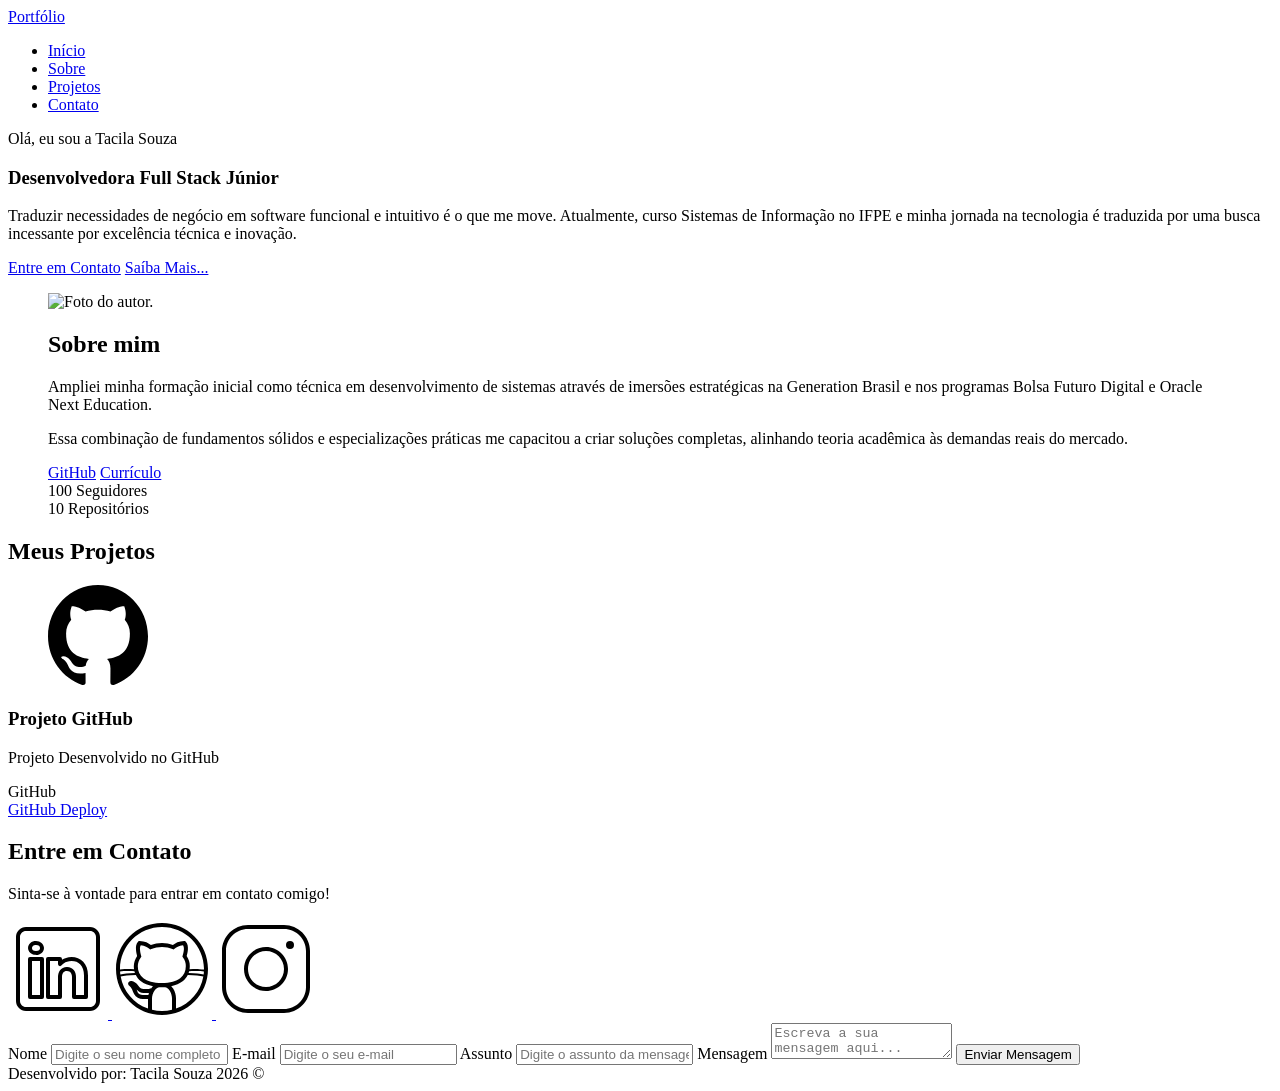
==== index.html @ 94e071d7 "primeiro commit" ====
<!DOCTYPE html>
<html lang="pt-br">
<head>
    
    <meta charset="UTF-8">
	
    <meta name="viewport" content="width=device-width, initial-scale=1.0">
	
    <meta name="author" content="Tacila Souza">
    <meta 
        name="description"
        content="Portfólio da Generation Brasil, 
                desenvolvedor Full Stack especializado em criar experiências 
                digitais incríveis. Conheça meus projetos e entre em contato."
    >
    <meta name="robots" content="index, follow">

    <link rel="icon" type="image/svg+xml" href="./assets/img/favicon.svg">

    <title>Portfólio Generation Brasil</title>
</head>
<body>

  <header>
    <div class="menu-content">
      <a href="index.html" id="titulo">Portfólio</a>
        <nav>
          <ul class="menu-list">
            <li><a href="#hero">Início</a></li>
              <li><a href="#about">Sobre</a></li>
              <li><a href="#projects">Projetos</a></li>
              <li><a href="#contact">Contato</a></li>
            </ul>
          </nav>
    </div>
  </header>

  <main>
    <section id="hero" class="section-container hero-container">

      <article class="hero-content">
        <span> Olá, eu sou a Tacila Souza</span>
        <h1>Desenvolvedora Full Stack  Júnior</h1>
        <p>Traduzir necessidades de negócio em software funcional e intuitivo é o que me move. 
          Atualmente, curso Sistemas de Informação no IFPE e minha jornada na tecnologia é traduzida por uma busca incessante por excelência técnica e inovação.
        </p>

          <div class="buttons-container">
            <a href="https://wa.me/5511999999999" class="botão">Entre em Contato</a>
            <a href="#about" class="botão-outline">Saíba Mais...</a>
          </div>
      </article> 

      <!--IMAGEM-->
      <figure class="hero-image">
        <img src="https://github.com/Tacila-Souza.png"
        alt="Foto do autor."
        class="float-animation">
      </figure>

    </section>
        
  <section id="about" class="section-container about-container">

    <figure class="about-content">
      <h2>Sobre mim</h2>
      <p>
        Ampliei minha formação inicial como técnica em desenvolvimento de sistemas através de imersões estratégicas 
        na Generation Brasil e nos programas Bolsa Futuro Digital e Oracle Next Education.
      </p>
      <p>
        Essa combinação de fundamentos sólidos e especializações práticas me capacitou a criar soluções completas, 
        alinhando teoria acadêmica às demandas reais do mercado.
      </p>

    <div class="about-buttons-data">
      <div class="buttons-container">
        <a href="https://github.com/Tacila-Souza" target="_blank" class="botão">GitHub</a>
        <a href="https://github.com/Tacila-Souza" target="_blank" class="botão-outline">Currículo</a>
      </div>

      <div class="data-container">
          <div class="data-item">
              <span class="data-number">100</span>
              <span class="data-label">Seguidores</span>
          </div>
          <div class="data-item">
              <span class="data-number">10</span>
              <span class="data-label">Repositórios</span>
          </div>
      </div>

    </div>

    </p>
    </figure>

  </section>
        
  <!--Seção Projeto do autor -->
  <section id="projects" class="section-container projects-container">
    <h2>Meus Projetos</h2>

    <!-- Swiper Container -->
    <div class="swiper projects-swiper">
    <div class="swiper-wrapper">
    <div class="swiper-slide"

      <article class="project-cars">
        <figure class="project-image">
          <img src="./assets/icons/languages/github.svg" style="width: 100px;"
          alt="Ícone GitHub">
        </figure>

        <div class="project-content">

          <h3>Projeto GitHub</h3>
          <p>Projeto Desenvolvido no GitHub</p>

          <div class="project-tags">
            <span class="tag">GitHub</span>
          </div>

          <div class="project-buttons">
            <a href="https://github.com/Tacila-Souza" target="_blank" class="botao botao-sm">
              GitHub
            </a>
            <a href="https://github.com/Tacila-Souza" target="_blank" class="botao-outline botao-sm">
              Deploy
            </a>
          </div>

        </div>

      </article>

    </div>
    </div>
    </div>

  <!-- Botão de navegação -->
    <div class="swiper-button-next"></div>
    <div class="swiper-button-prev"></div>

  <!-- Paginação -->
    <div class="swiper-pagination"></div>

  </section>

  <!-- Seção Formulário de Contato e Redes Sociais -->
  <section id="contact" class="section-container contact-container">

  <!-- REDES SOCIAIS -->
  <article class="contact-info">
    <h2>Entre em Contato</h2>
    <p>Sinta-se à vontade para entrar em contato comigo!</p>

    <div class="social-container">
      <a href="#" target="_blank" class="social-icon" aria-label="LinkedIn">
        <img src="./assets/icons/social/linkedin.svg" alt="https://www.linkedin.com/in/tacila-souza/">
      </a>
      <a href="#" target="_blank" class="social-icon" aria-label="GitHub">
        <img src="./assets/icons/social/github.svg" alt="https://github.com/Tacila-Souza">
      </a>
      <a href="#" target="_blank" class="social-icon" aria-label="Instagram">
        <img src="./assets/icons/social/instagram.svg" alt="https://www.linkedin.com/in/tacila-souza/">
      </a>
    </div>
  </article>

  <!-- FORMULÁRIO -->
  <form id="formulario">

    <label for="nome">Nome</label>
    <input id="nome" name="nome" type="text" placeholder="Digite o seu nome completo">
    <span id="erro-nome"></span>

    <label for="email">E-mail</label>
    <input id="email" name="email" type="text" placeholder="Digite o seu e-mail">
    <span id="erro-email"></span>

    <label for="assunto">Assunto</label>
    <input id="assunto" name="assunto" type="text" placeholder="Digite o assunto da mensagem">
    <span id="erro-assunto"></span>

    <label for="mensagem">Mensagem</label>
    <textarea id="mensagem" name="mensagem" placeholder="Escreva a sua mensagem aqui..."></textarea>
    <span id="erro-mensagem"></span>

    <button class="botao" type="button" onclick="window.location.href='success.html'">
    Enviar Mensagem
    </button>
  </form>

  </section>
    
<!-- Rodapé da Página (footer)-->
  <footer>
    Desenvolvido por: Tacila Souza 2026 ©
  </footer>

</main>

</body>

</html>
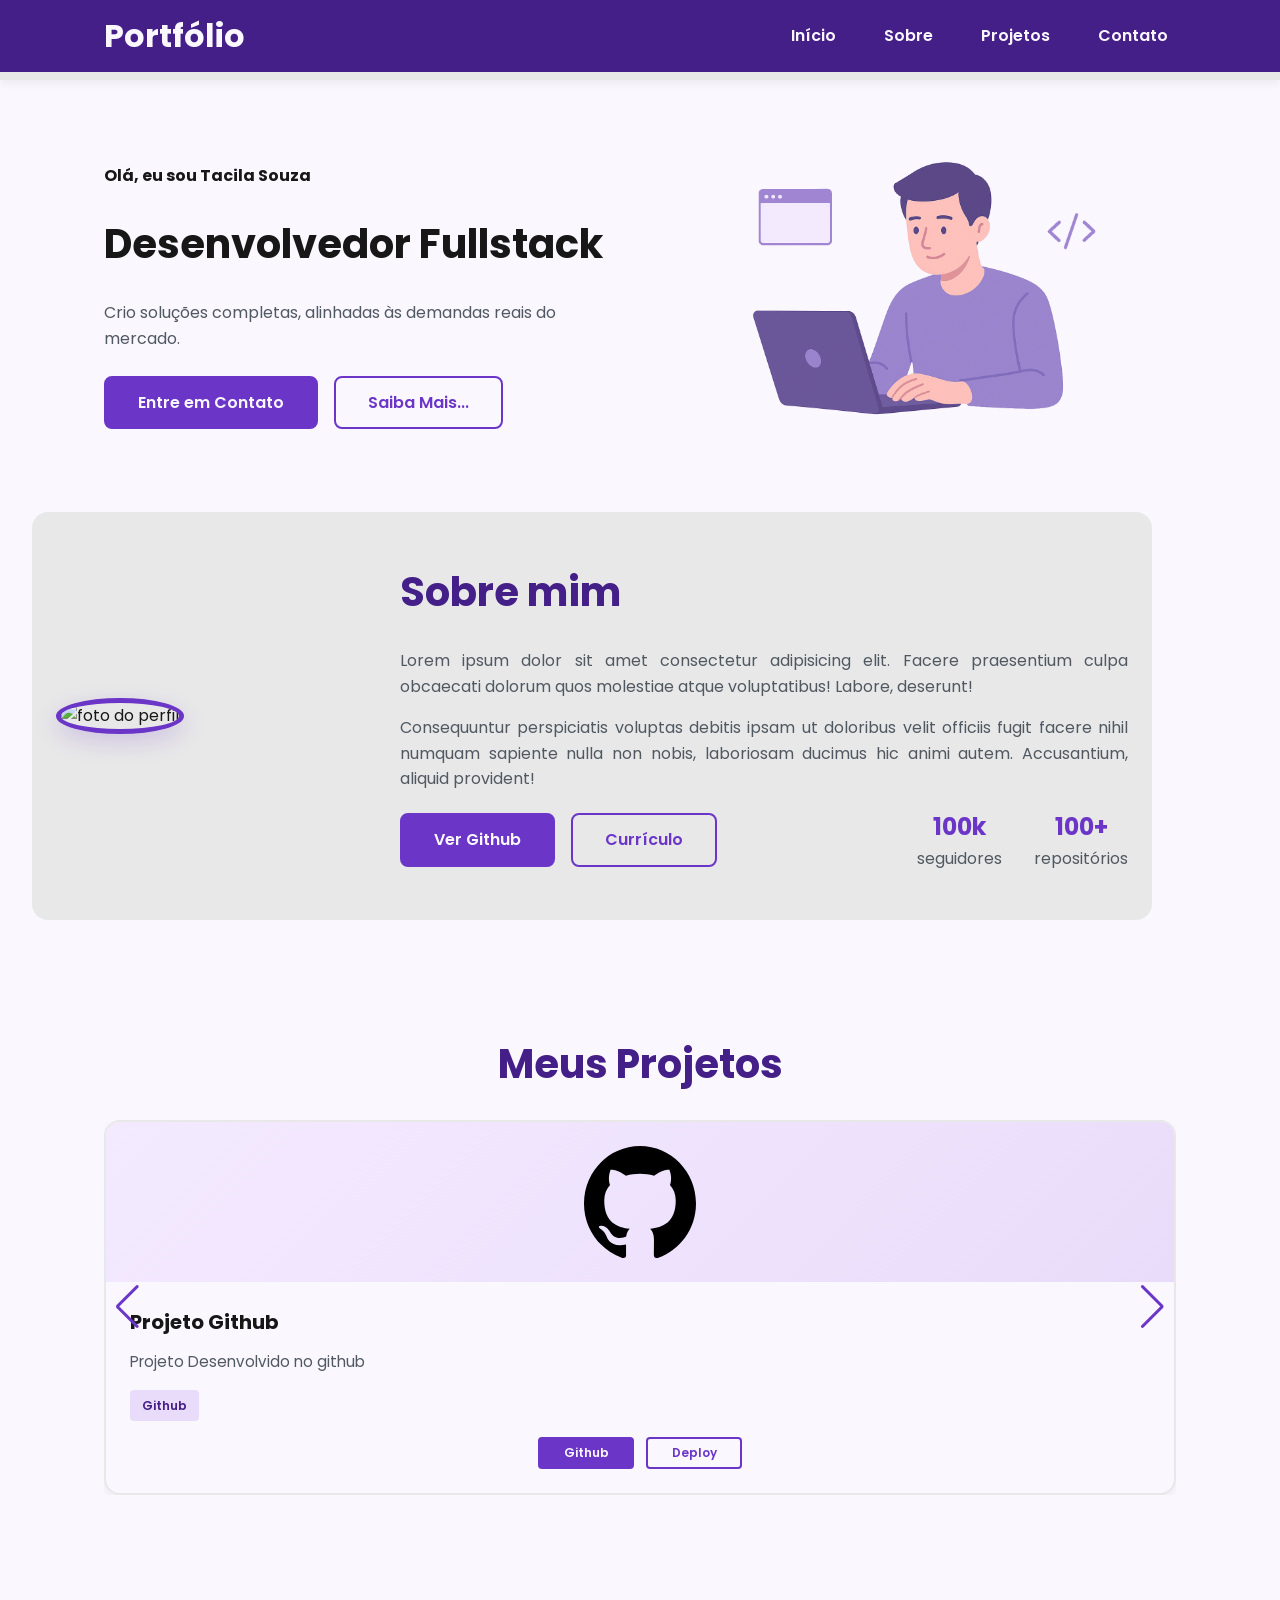
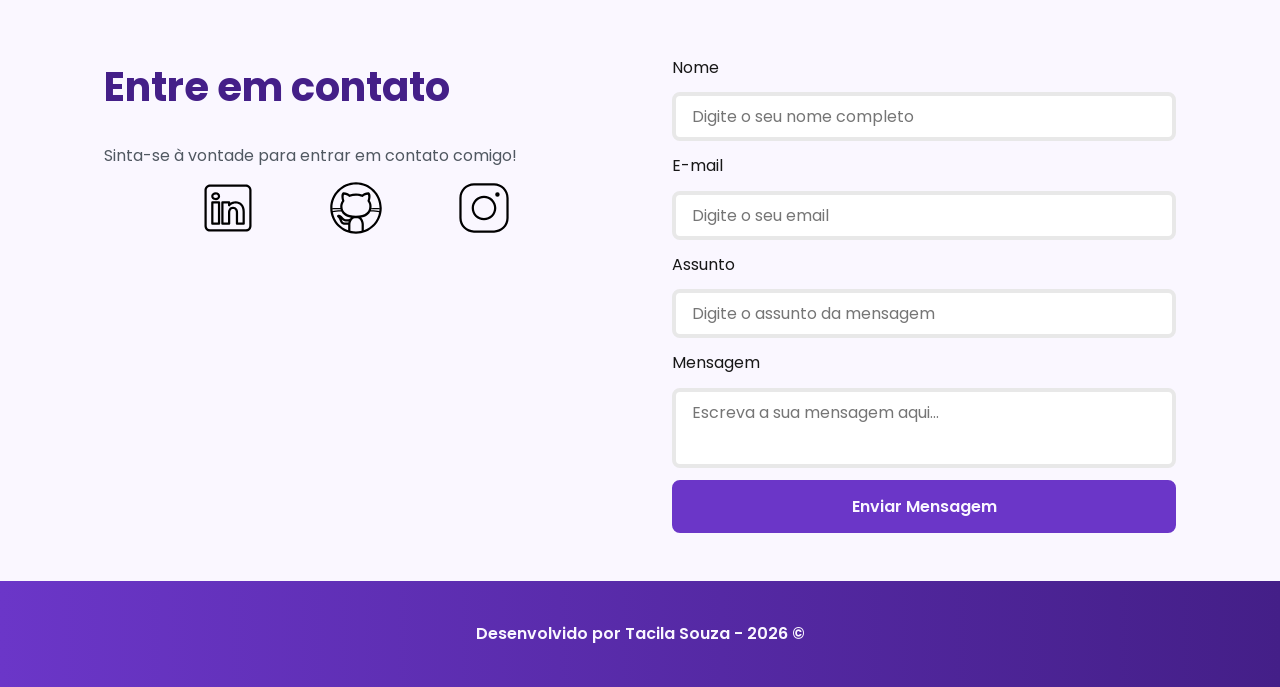
==== commit 8fa00d28: "responsividade concluida" ====
--- a/index.html
+++ b/index.html
@@ -1,23 +1,26 @@
 <!DOCTYPE html>
 <html lang="pt-br">
 <head>
-    
+    <link rel="preconnect" href="https://fonts.googleapis.com">
+    <link rel="preconnect" href="https://fonts.gstatic.com" crossorigin>
+    <link href="https://fonts.googleapis.com/css2?family=Poppins&display=swap" rel="stylesheet">
     <meta charset="UTF-8">
-	
     <meta name="viewport" content="width=device-width, initial-scale=1.0">
-	
     <meta name="author" content="Tacila Souza">
     <meta 
         name="description"
         content="Portfólio da Generation Brasil, 
-                desenvolvedor Full Stack especializado em criar experiências 
-                digitais incríveis. Conheça meus projetos e entre em contato."
+        desenvolvedor Full Stack especializado em criar experiências 
+        digitais incríveis. Conheça meus projetos e entre em contato."
     >
     <meta name="robots" content="index, follow">
-
     <link rel="icon" type="image/svg+xml" href="./assets/img/favicon.svg">
-
-    <title>Portfólio Generation Brasil</title>
+    <link rel="stylesheet" href="./assets/css/style.css">
+
+    <!-- SWIPER CSS -->
+<link rel="stylesheet" href="https://cdn.jsdelivr.net/npm/swiper@11/swiper-bundle.min.css"> 
+
+    <title>Portfólio Tacila Souza</title>
 </head>
 <body>
 
@@ -35,171 +38,188 @@
     </div>
   </header>
 
-  <main>
-    <section id="hero" class="section-container hero-container">
-
-      <article class="hero-content">
-        <span> Olá, eu sou a Tacila Souza</span>
-        <h1>Desenvolvedora Full Stack  Júnior</h1>
-        <p>Traduzir necessidades de negócio em software funcional e intuitivo é o que me move. 
-          Atualmente, curso Sistemas de Informação no IFPE e minha jornada na tecnologia é traduzida por uma busca incessante por excelência técnica e inovação.
-        </p>
-
+<main>
+      <section id="hero" class="section-container hero-container">
+        <article class="hero-content">
+          <span>Olá, eu sou Tacila Souza</span>
+          <h1>Desenvolvedor Fullstack</h1>
+          <p>
+            Crio soluções completas, 
+            alinhadas às demandas reais do mercado.
+          </p>
           <div class="buttons-container">
-            <a href="https://wa.me/5511999999999" class="botão">Entre em Contato</a>
-            <a href="#about" class="botão-outline">Saíba Mais...</a>
-          </div>
-      </article> 
-
-      <!--IMAGEM-->
-      <figure class="hero-image">
-        <img src="https://github.com/Tacila-Souza.png"
-        alt="Foto do autor."
-        class="float-animation">
-      </figure>
-
-    </section>
-        
-  <section id="about" class="section-container about-container">
-
-    <figure class="about-content">
-      <h2>Sobre mim</h2>
-      <p>
-        Ampliei minha formação inicial como técnica em desenvolvimento de sistemas através de imersões estratégicas 
-        na Generation Brasil e nos programas Bolsa Futuro Digital e Oracle Next Education.
-      </p>
-      <p>
-        Essa combinação de fundamentos sólidos e especializações práticas me capacitou a criar soluções completas, 
-        alinhando teoria acadêmica às demandas reais do mercado.
-      </p>
-
-    <div class="about-buttons-data">
-      <div class="buttons-container">
-        <a href="https://github.com/Tacila-Souza" target="_blank" class="botão">GitHub</a>
-        <a href="https://github.com/Tacila-Souza" target="_blank" class="botão-outline">Currículo</a>
-      </div>
-
-      <div class="data-container">
-          <div class="data-item">
-              <span class="data-number">100</span>
-              <span class="data-label">Seguidores</span>
-          </div>
-          <div class="data-item">
-              <span class="data-number">10</span>
-              <span class="data-label">Repositórios</span>
-          </div>
-      </div>
-
-    </div>
-
-    </p>
-    </figure>
-
-  </section>
-        
-  <!--Seção Projeto do autor -->
-  <section id="projects" class="section-container projects-container">
-    <h2>Meus Projetos</h2>
-
-    <!-- Swiper Container -->
-    <div class="swiper projects-swiper">
-    <div class="swiper-wrapper">
-    <div class="swiper-slide"
-
-      <article class="project-cars">
-        <figure class="project-image">
-          <img src="./assets/icons/languages/github.svg" style="width: 100px;"
-          alt="Ícone GitHub">
+            <a href="#contact" class="botao">Entre em Contato</a>
+            <a href="#about" class="botao-outline">Saiba Mais...</a>
+          </div>
+        </article>
+
+        <figure class="hero-image">
+          <img
+            src="./assets/img/foto_dev_man.svg"
+            alt="Foto do autor"
+            class="float-animation"
+          />
         </figure>
-
-        <div class="project-content">
-
-          <h3>Projeto GitHub</h3>
-          <p>Projeto Desenvolvido no GitHub</p>
-
-          <div class="project-tags">
-            <span class="tag">GitHub</span>
-          </div>
-
-          <div class="project-buttons">
-            <a href="https://github.com/Tacila-Souza" target="_blank" class="botao botao-sm">
-              GitHub
+      </section>
+
+      <section id="about" class="section-container about-container">
+        <figure class="about-image">
+          <img src="./assets/img/avatar_dev_man.svg" alt="foto do perfil" />
+        </figure>
+
+        <article class="about-content">
+          <h2>Sobre mim</h2>
+
+          <p>
+            Lorem ipsum dolor sit amet consectetur adipisicing elit. Facere
+            praesentium culpa obcaecati dolorum quos molestiae atque
+            voluptatibus! Labore, deserunt!
+          </p>
+          <p>
+            Consequuntur perspiciatis voluptas debitis ipsam ut
+            doloribus velit officiis fugit facere nihil numquam sapiente nulla
+            non nobis, laboriosam ducimus hic animi autem. Accusantium, aliquid
+            provident!
+          </p>
+
+          <div class="about-buttons-data">
+            <div class="buttons-container">
+              <a href="#" target="_blank" class="botao">Ver Github</a>
+              <a href="#" target="_blank" class="botao-outline">Currículo</a>
+            </div>
+
+            <div class="data-container">
+              <div class="data-item">
+                <span class="data-number">100k</span>
+                <span class="data-label">seguidores</span>
+              </div>
+
+              <div class="data-item">
+                <span class="data-number">100+</span>
+                <span class="data-label">repositórios</span>
+              </div>
+            </div>
+          </div>
+        </article>
+      </section>
+
+      <section id="projects" class="section-container projects-container">
+        <h2>Meus Projetos</h2>
+        <div class="swiper projects-swiper">
+          <div class="swiper-wrapper">
+            <div class="swiper-slide">
+              <article class="project-card">
+                <figure class="project-image">
+                  <img
+                    src="./assets/icons/languages/github.svg"
+                    alt="icone github"
+                  />
+                </figure>
+                <div class="project-content">
+                  <h3>Projeto Github</h3>
+                  <p>Projeto Desenvolvido no github</p>
+                  <div class="project-tags">
+                    <span class="tag">Github</span>
+                  </div>
+                  <div class="project-buttons">
+                    <a href="#" target="_blank" class="botao botao-sm"
+                      >Github</a
+                    >
+                    <a href="#" target="_blank" class="botao-outline botao-sm"
+                      >Deploy</a
+                    >
+                  </div>
+                </div>
+              </article>
+            </div>
+          </div>
+          <div class="swiper-button-next"></div>
+          <div class="swiper-button-prev"></div>
+          <div class="swiper-pagination"></div>
+        </div>
+      </section>
+
+      <section id="contact" class="section-container contact-container">
+        <article class="contact-info">
+          <h2>Entre em contato</h2>
+          <p>Sinta-se à vontade para entrar em contato comigo!</p>
+
+          <div class="social-container">
+            <a
+              href="#"
+              target="_blank"
+              class="social-icon"
+              aria-label="Linkedin"
+            >
+              <img
+                src="./assets/icons/social/linkedin.svg"
+                alt="link para linkedin"
+              />
             </a>
-            <a href="https://github.com/Tacila-Souza" target="_blank" class="botao-outline botao-sm">
-              Deploy
+            <a href="#" target="_blank" class="social-icon" aria-label="Github">
+              <img
+                src="./assets/icons/social/github.svg"
+                alt="link para github"
+              />
             </a>
-          </div>
-
-        </div>
-
-      </article>
-
-    </div>
-    </div>
-    </div>
-
-  <!-- Botão de navegação -->
-    <div class="swiper-button-next"></div>
-    <div class="swiper-button-prev"></div>
-
-  <!-- Paginação -->
-    <div class="swiper-pagination"></div>
-
-  </section>
-
-  <!-- Seção Formulário de Contato e Redes Sociais -->
-  <section id="contact" class="section-container contact-container">
-
-  <!-- REDES SOCIAIS -->
-  <article class="contact-info">
-    <h2>Entre em Contato</h2>
-    <p>Sinta-se à vontade para entrar em contato comigo!</p>
-
-    <div class="social-container">
-      <a href="#" target="_blank" class="social-icon" aria-label="LinkedIn">
-        <img src="./assets/icons/social/linkedin.svg" alt="https://www.linkedin.com/in/tacila-souza/">
-      </a>
-      <a href="#" target="_blank" class="social-icon" aria-label="GitHub">
-        <img src="./assets/icons/social/github.svg" alt="https://github.com/Tacila-Souza">
-      </a>
-      <a href="#" target="_blank" class="social-icon" aria-label="Instagram">
-        <img src="./assets/icons/social/instagram.svg" alt="https://www.linkedin.com/in/tacila-souza/">
-      </a>
-    </div>
-  </article>
-
-  <!-- FORMULÁRIO -->
-  <form id="formulario">
-
-    <label for="nome">Nome</label>
-    <input id="nome" name="nome" type="text" placeholder="Digite o seu nome completo">
-    <span id="erro-nome"></span>
-
-    <label for="email">E-mail</label>
-    <input id="email" name="email" type="text" placeholder="Digite o seu e-mail">
-    <span id="erro-email"></span>
-
-    <label for="assunto">Assunto</label>
-    <input id="assunto" name="assunto" type="text" placeholder="Digite o assunto da mensagem">
-    <span id="erro-assunto"></span>
-
-    <label for="mensagem">Mensagem</label>
-    <textarea id="mensagem" name="mensagem" placeholder="Escreva a sua mensagem aqui..."></textarea>
-    <span id="erro-mensagem"></span>
-
-    <button class="botao" type="button" onclick="window.location.href='success.html'">
-    Enviar Mensagem
-    </button>
-  </form>
-
-  </section>
-    
-<!-- Rodapé da Página (footer)-->
-  <footer>
-    Desenvolvido por: Tacila Souza 2026 ©
-  </footer>
-
-</main>
+            <a
+              href="#"
+              target="_blank"
+              class="social-icon"
+              aria-label="Instagram"
+            >
+              <img
+                src="./assets/icons/social/instagram.svg"
+                alt="link para instagram"
+              />
+            </a>
+          </div>
+        </article>
+
+        <form action="" id="formulario">
+          <label for="name">Nome</label>
+          <input
+            type="text"
+            name="name"
+            id="name"
+            placeholder="Digite o seu nome completo"
+          />
+          <span id="erro-name"></span>
+          <label for="email">E-mail</label>
+          <input
+            type="email"
+            name="email"
+            id="email"
+            placeholder="Digite o seu email"
+          />
+          <span id="erro-email"></span>
+          <label for="subject">Assunto</label>
+          <input
+            type="text"
+            name="subject"
+            id="subject"
+            placeholder="Digite o assunto da mensagem"
+          />
+          <span id="erro-subject"></span>
+          <label for="message">Mensagem</label>
+          <textarea
+            name="message"
+            id="message"
+            placeholder="Escreva a sua mensagem aqui..."
+          ></textarea>
+          <!-- <button class="botao" type="submit">Enviar Mensagem</button> -->
+
+          <button class="botao" type="button" onclick="window.location.href='success.html'">
+            Enviar Mensagem
+          </button>
+
+        </form>
+      </section>
+    </main>
+
+    <footer>
+    Desenvolvido por Tacila Souza - 2026 ©
+    </footer>
 
 </body>
 
--- a/assets/css/style.css
+++ b/assets/css/style.css
@@ -0,0 +1,1036 @@
+*{
+  margin: 0;
+  padding: 0;
+  box-sizing: border-box;
+  font-family: 'Poppins', sans-serif;
+  font-weight: 400;
+  text-decoration:none;
+  outline: none;
+}
+
+:root {
+/* Paleta de Cores - Purple */
+--purple-50: #f4eaff;
+--purple-100: #e9dcfa;
+--purple-200: #cdb3f0;
+--purple-300: #b186e5;
+--purple-400: #9460db;
+--purple-500: #6b36c8;
+--purple-600: #5b2ca0;
+--purple-700: #4c2177;
+--purple-800: #441f88;
+--purple-900: #2a0e4d;
+
+/* Cores Neutras */
+--gray-200: #e8e8e8;
+--gray-400: #505861;
+--black: #171717;
+--white: #FAF7FF;
+
+/* Cores de Estado */
+--error: #e63946;
+
+/* Sombras */
+--shadow-sm: 0 0.25rem 0.5rem rgba(0, 0, 0, 0.05);
+--shadow-md: 0 0.25rem 0.75rem rgba(107, 54, 200, 0.3);
+--shadow-1g: 0 0.5rem 1.5rem rgba(107, 54, 200, 0.2);
+
+/* Espaçamentos */
+--spacing-xs: 0.5rem;
+--spacing-sm: 1rem;
+--spacing-md: 1.5rem;
+--spacing-1g: 2rem;
+--spacing-x1: 3rem;
+--spacing-2x1: 4rem;
+
+/* Tamanhos de Fonte */
+--text-sm: 0.75rem;
+--text-base: 1rem;
+--text-1g: 1.25rem;
+--text-xl: 1.5rem;
+--text-2x1: 2rem;
+--text-3x1: 2.5rem;
+
+/* Border Radius */
+--radius-sm: 0.25rem;
+--radius-md: 0.5rem;
+--radius-1g: 1rem;
+--radius-x1: 2rem;
+--radius-full: 50%;
+
+/* Animação Padrão */
+--transition-default: all 0.3s ease;
+}
+
+html {
+scroll-behavior: smooth;
+}
+
+body {
+display: flex;
+flex-direction: column;
+min-height: 100vh;
+background-color: var( --white);
+line-height: 1.6;
+color: var( --black);
+}
+
+header {
+position: sticky;
+top: 0;
+z-index: 1000;
+width: 100%;
+height: 5rem;
+border-bottom: var( --spacing-xs) solid var( --gray-200);
+background-color: var( --purple-800);
+box-shadow: var( --shadow-sm);
+}
+
+header a {
+font-weight: 600;
+color: var( --white);
+transition: color 0.3s ease;
+}
+
+header a:hover {
+color: var( --purple-100);
+}
+
+main {
+flex: 1;
+}
+
+.section-container {
+  max-width: 70rem;
+  margin: 0 auto;
+  padding: var( --spacing-x1) var( --spacing-md);
+  scroll-margin-top: 6rem;
+} 
+
+.buttons-container {
+  display: flex;
+  gap: var( --spacing-sm);
+} 
+
+.botao, 
+.botao-outline {
+  display: inline-block;
+  padding: 0.75rem 2rem;
+  border: 0.15rem solid transparent;
+  border-radius: var( --radius-md);
+  font-size: var( --text-base);
+  font-weight: 600;
+  text-align: center;
+  cursor: pointer;
+  transition: var( --transition-default);
+} 
+
+.botao {
+  border-color: var( --purple-500);
+  background-color: var( --purple-500);
+  color: var( --white);
+  
+} 
+
+.botao:hover {
+  border-color: var( --purple-800);
+  background-color: var( --purple-800);
+  box-shadow: var( --shadow-md);
+  transform: translateY(-0.25rem);
+} 
+
+.botao-outline {
+border-color: var( --purple-500);
+background-color: transparent;
+color: var( --purple-500);
+}
+
+.botao-outline:hover {
+border-color: var( --purple-500);
+background-color: var( --purple-500);
+color: var( --white);
+transform: translateY(-0.25rem);
+}
+
+.botao.botao-sm,
+.botao-outline.botao-sm {
+min-width: 6rem;
+padding: 0.25rem var( --spacing-sm);
+border-width: 0.125rem;
+border-radius: 0.25rem;
+font-size: var( --text-sm);
+}
+
+.hero-container{
+  display: flex;
+  align-items: center;
+  gap: var(--spacing-2x1);
+  min-height: calc(100vh -5rem);
+}
+
+.hero-content {
+  display: flex;
+  flex: 1;
+  flex-direction: column;
+  gap: var( --spacing-md);
+}
+
+.hero-content span {
+  font-size: var( --text-x1);
+  font-weight: 700;
+}
+
+.hero-content h1 {
+  font-size: var( --text-3x1);
+  font-weight: 700;
+}
+
+.hero-content p,
+.about-content p,
+.contact-info p {
+  font-size: var( --text-lg);
+  color: var( --gray-400);
+}
+
+.hero-image{
+  display: flex;
+  flex: 1;
+  justify-content: center;
+}
+
+.hero-image img{
+  width: 100%;
+  max-width: 100%;
+  border-radius: var(--radius-x1);
+}
+
+/* Animação flutuante */
+@keyframes float {
+  0%,
+  100% {
+  transform: translateY(0);
+  }
+  50% {
+  transform: translateY(-1.25rem);
+  }
+}
+
+.float-animation {
+  animation: float 3s ease-in-out infinite;
+}
+
+/* Seção About */
+
+.about-container {
+  display: flex;
+  align-items: center;
+  gap: var( --spacing-2x1);
+  margin: var( --spacing-2x1) auto;
+  margin: 0 2rem;
+  border-radius: var( --radius-1g);
+  background-color: var( --gray-200);
+}
+
+/* Imagem */
+
+.about-image {
+  flex: 0 0 17.5rem;
+}
+
+.about-image img {
+  width: 100%;
+  border: 0.35rem solid var( --purple-500);
+  border-radius: var( --radius-full);
+  box-shadow: var( --shadow-1g);
+}
+
+/* Texto */
+
+.about-content h2,
+.projects-container h2,
+.contact-info h2 {
+  margin-bottom: var( --spacing-md);
+  font-size: var( --text-3x1);
+  font-weight: 700;
+  color: var( --purple-800);
+}
+
+.about-content p {
+  margin-bottom: var( --spacing-sm);
+  text-align: justify;
+}
+
+.about-buttons-data {
+  display: flex;
+  justify-content: space-between;
+  align-items: center;
+  gap: var( --spacing-lg);
+  margin-top: var( --spacing-lg);
+}
+.about-buttons-data .botao {
+  margin-right: auto;
+}
+
+.data-container {
+  display: flex;
+  gap: var( --spacing-1g);
+  margin-top: 0;
+}
+
+.data-item {
+  display: flex;
+  flex-direction: column;
+  align-items: center;
+}
+
+.data-number {
+  font-size: var( --text-xl);
+  font-weight: 700;
+  text-align: center;
+  color: var( --purple-500);
+}
+
+.data-label {
+  font-size: var( --text-base);
+  text-align: center;
+  color: var( --gray-400);
+}
+
+/* Seção Projetos */
+
+.projects-container{
+  scroll-margin-top: 3rem;
+  margin: var(--spacing-2x1) auto;
+  text-align: center;
+}
+
+/* Carrossel */
+
+.projects-swiper{
+  position: relative;
+  width: 100%;
+  padding: var(--spacing-md) var(--spacing-1g) var(--spacing-x1);
+  overflow: hidden;
+}
+
+/* Card projeto */
+
+.project-card {
+display: flex;
+flex-direction: column;
+width: 100%;
+height: 100%;
+border: 0.15rem solid var( --gray-200);
+border-radius: var( --radius-1g);
+background-color: var( --white);
+box-shadow: var( --shadow-sm);
+overflow: hidden;
+transition: var( --transition-default);
+}
+
+.project-card:hover {
+box-shadow: var( --shadow-1g);
+}
+
+/* Card projeto - imagem do projeto */
+.project-image {
+display: flex;
+align-items: center;
+justify-content: center;
+width: 100%;
+height: 10rem;
+background: linear-gradient(135deg, var( --purple-50) 0%, var( --purple-100) 100%);
+}
+
+.project-image img {
+width: 75%;
+height: 75%;
+max-width: 7rem;
+max-height: 7rem;
+object-fit: contain;
+transition: transform 0.3s ease;
+}
+
+/* Card projeto - Dados do projeto */
+.project-content {
+display: flex;
+flex: 1;
+flex-direction: column;
+padding: var( --spacing-md);
+text-align: left;
+}
+
+.project-content h3 {
+margin-bottom: 0.75rem;
+font-size: var( --text-1g);
+font-weight: 700;
+}
+
+.project-content p {
+flex: 1;
+margin-bottom: var( --spacing-sm);
+font-size: 0.95rem;
+color: var( --gray-400);
+}
+
+/* Card projeto - Tags */
+
+.project-tags {
+display: flex;
+flex-wrap: wrap;
+gap: var( --spacing-xs);
+}
+
+.tag {
+padding: 0.375rem 0.75rem;
+border-radius: var( --radius-sm);
+background-color: var( --purple-100);
+font-size: var( --text-sm);
+font-weight: 600;
+color: var( --purple-800);
+}
+
+/* Card projeto - Botoes */
+
+.project-buttons {
+  display: flex;
+  justify-content: center;
+  align-items: center;
+  gap: 0.75rem;
+  margin-top: var( --spacing-sm);
+}
+
+/* Containers do Swiper */
+
+.swiper-wrapper{
+  align-items: stretch;
+}
+
+.swiper-slide {
+  display: flex;
+  height: auto;
+}
+
+/* Swiper Botoes */
+
+.swiper-button-next,
+.swiper-button-prev {
+   width: 3rem;
+  height: 3rem; 
+}
+
+.swiper-button-next:after,
+.swiper-button-prev:after {
+  font-size: var( --text-1g);
+  color: var( --purple-500);
+}
+.swiper-button-next:hover:after,
+.swiper-button-prev:hover:after {
+  color: var( --purple-800);
+}
+
+
+/* Swiper paginação */
+
+.swiper-pagination-bullet {
+width: 0.75rem;
+height: 0.75rem;
+background-color: var( --gray-200);
+opacity: 1;
+}
+.swiper-pagination-bullet-active {
+width: var( --spacing-lg);
+border-radius: var( --radius-sm);
+background-color: var( --purple-500);
+}
+
+/* Contato e redes sociais */
+
+.contact-container {
+  display: grid;
+  grid-template-columns: 1fr 1fr;
+  gap: var(--spacing-2x1);
+}
+
+.contact-info h2{
+  margin-bottom: var(--spacing-md);
+}
+
+.contact-info p{
+  margin-bottom: var(--spacing-lg);
+}
+
+.social-container{
+  display: flex;
+  justify-content: center;
+  gap: var(--spacing-x1);
+  height: 10px;
+}
+
+.social-icon{
+   width: 5rem;
+  height: 5rem; 
+  padding: 0.75rem;
+  border-radius: var(--radius-md);
+  transition: var(--transition-default);
+}
+
+.social-icon img{
+  width: 100%;    
+  filter: brightness(0) saturate(100%);
+  transition: 0.3s ease;
+}
+
+.social-icon:hover img{
+    filter: brightness(0)
+    saturate(100%)
+    invert(42%)
+    sepia(93%)
+    saturate(1352%)
+    hue-rotate(246deg)
+    brightness(79%)
+    contrast(91%);
+}
+
+/* Contato e redes sociais */
+
+form {
+  display: flex;
+  flex-direction: column;
+  gap: 0.75rem;
+}
+
+form input,
+form textarea {
+width: 100%;
+padding: 0.5rem var( --spacing-sm);
+border: 0.25rem solid var( --gray-200);
+border-radius: var( --radius-md);
+font-family: inherit;
+font-size: var( --text-base);
+transition: border-color 0.3s ease;
+}
+
+form input:focus,
+form textarea:focus {
+border-color: var( --purple-500);
+outline: none;
+}
+
+form textarea {
+min-height: 5rem;
+resize: none;
+}
+
+form span {
+margin-top: -0.75rem;
+font-size: var( --ext-sm);
+color: var( --error);
+}
+
+/* footer */
+
+footer {
+  padding: 2.5rem;
+  background: linear-gradient(to right, var( --purple-500), var( --purple-800));
+  font-weight: 600;
+  text-align: center;
+  color: var( --white);
+}
+
+/* sucess */
+.success-container {
+display: flex;
+flex-direction: column;
+justify-content: center;
+align-items: center;
+width: 100%;
+min-height: calc(100vh - 12.5rem);
+padding: var( --spacing-x1) var( --spacing-md);
+}
+
+
+.success-content {
+display: flex;
+flex-direction: column;
+align-items: center;
+gap: var( --spacing-md);
+max-width: 37.5rem;
+text-align: center;
+}
+
+.success-content h1 {
+font-size: var( --text-3x1);
+font-weight: 700;
+color: var( --purple-800);
+}
+
+.success-content h2 {
+font-size: var( --text-1g);
+color: var( --gray-400);
+}
+
+.success-icon {
+display: flex;
+align-items: center;
+justify-content: center;
+width: 7.5rem;
+height: 7.5rem;
+border-radius: var( --radius-full);
+background-color: var( --purple-100);
+}
+.success-icon img {
+width: 6rem;
+height: 6rem;
+filter: brightness(0)
+saturate(100%)
+invert(11%)
+sepia(69%)
+saturate(3759%)
+hue-rotate(256deg)
+brightness(101%)
+contrast(96%);
+}
+
+
+#titulo {
+font-size: var( --text-2x1);
+font-weight: 700;
+}
+
+.menu-content {
+display: flex;
+justify-content: space-between;
+align-items: center;
+max-width: 70rem;
+height: 100%;
+margin: 0 auto;
+padding: 0 var( --spacing-md);
+}
+
+.menu-list {
+display: flex;
+gap: var( --spacing-1g);
+list-style: none;
+}
+
+.menu-list a{
+padding: var( --spacing-xs);
+}
+
+@media screen and (max-width: 1024px) {
+
+  /* Layout */
+  .section-container {
+
+  }
+    /* About */
+    .about-container {
+    flex-direction: column;
+    gap: var( --spacing-md);
+    margin: var(--spacing-2x1) auto;
+    margin: 0 2rem;
+    padding: var( --spacing-1g);
+    }
+
+      /* Tipografia */
+  .section-container h1 {
+  font-size: var( --text-3x1);
+  }
+
+  .section-container h2 {
+  font-size: var( --text-2x1);
+  }
+
+  .section-container p {
+  font-size: var( --text-base);
+  }
+
+  .section-container span {
+  font-size: var( --text-1g);
+  }
+
+  .success-content h1 {
+  font-size: var( --text-3x1);
+  }
+
+  .success-content h2 {
+  font-size: var( --text-x1);
+  }
+}
+
+
+  /* Header - Oculta menu em telas pequenas */
+  @media (max-width: 768px) {
+    .menu-list {
+    display: none;
+    }
+
+    /* Hero */
+    .hero-container {
+    flex-direction: column-reverse;
+    gap: var( --spacing-1g);
+    min-height: 60vh;
+    text-align: center;
+    }
+
+    .hero-content,
+    .hero-image {
+    width: 90%;
+    }
+
+    .hero-image img {
+    object-fit: cover;
+    }
+
+    .buttons-container {
+    justify-content: center;
+    width: 100%;
+    }
+
+    .hero-container .botao,
+    .hero-container .botao-outline {
+    padding: 0.75rem 1.5rem;
+    font-size: 0.95rem;
+    white-space: nowrap;
+    }
+
+    /* About */
+    .about-container {
+    flex-direction: column;
+    gap: var( --spacing-md);
+    margin: var( --spacing-1g);
+    padding: var( --spacing-1g);
+    }
+
+    .about-image {
+    flex: 0 0 auto;
+    width: 100%;
+    display: flex;
+    justify-content: center;
+   }
+ 
+    .about-image img {
+    max-width: 16rem;
+    width: 100%;
+    }
+
+    .about-content {
+    width: 100%;
+    }
+
+    .about-buttons-data {
+    flex-direction: column;
+    gap: var( --spacing-md);
+    align-items: stretch;
+    }
+
+    .about-buttons-data .botao {
+    margin-right: 0;
+    }
+
+    .data-container {
+    justify-content: center;
+    width: 100%;
+    }
+
+    /* Projects */
+    .projects-container {
+    margin: var( --spacing-1g) auto 0;
+    }
+    
+    .projects-swiper {
+    margin: 0;
+    padding: var( --spacing-sm) var( --spacing-1g) 2.5rem;
+    }
+
+    .project-card {
+    width: 100%;
+    height: 30rem;
+    min-height: 30rem;
+    max-height: 30rem;
+    max-width: 100%;
+    }
+
+    .project-content {
+    display: flex;
+    flex-direction: column;
+    justify-content: space-between;
+    height: 100%;
+    }
+
+    .project-content p {
+    flex: 1;
+    overflow: hidden;
+    }
+
+    .project-tags {
+    min-height: 2.5rem;
+    align-items: flex-start;
+    }
+
+    .swiper-wrapper {
+    align-items: stretch;
+    }
+
+    .swiper-slide {
+    display: flex;
+    justify-content: center;
+    align-items: stretch;
+    height: auto;
+    }
+
+    .swiper-button-next,
+    .swiper-button-prev {
+    display: none;
+    }
+
+    /* Contact */
+    .contact-container {
+    grid-template-columns: 1fr;
+    gap: var( --spacing-1g);
+    width: 90%;
+    margin: 0 auto;
+    }
+
+    /* Success Page */
+    .success-container {
+    padding: var( --spacing-x1) var( --spacing-md);
+    min-height: calc(100vh - 10rem);
+    }
+
+    .success-content {
+    gap: var( --spacing-1g);
+    max-width: 35rem;
+    }
+
+    .success-icon {
+    width: 6rem;
+    height: 6rem;
+    }
+
+    .success-icon img {
+    width: 5rem;
+    height: 5rem;
+    }
+
+    form{
+      margin-top: 40px;
+    }
+}
+
+@media screen and (max-width: 480px) {
+
+/* Layout */
+.section-container {
+padding: var( --spacing-md) var( --spacing-sm);
+}
+
+/* Tipografia Mobile */
+.section-container h1 {
+font-size: var( --text-x1);
+}
+
+.section-container h2 {
+font-size: var( --text-x1);
+}
+
+.section-container p {
+font-size: var( --text-base);
+}
+
+.section-container span {
+font-size: var( --text-1g);
+}
+
+.success-content h1 {
+font-size: var( --text-x1);
+}
+
+.success-content h2 {
+font-size: var( --text-base);
+}
+
+/* Header */
+#titulo {
+font-size: var( --text-x1);
+}
+
+.menu-list {
+display: none;
+}
+
+
+/* Hero */
+.hero-container {
+gap: var( --spacing-sm);
+}
+
+.hero-content {
+gap: var( --spacing-xs);
+width: 100%;
+}
+
+.buttons-container {
+flex-direction: column;
+gap: 0.75rem;
+width: 100%;
+}
+
+.buttons-container .botao,
+.buttons-container .botao-outline {
+width: 100%;
+}
+
+.hero-container .botao,
+.hero-container .botao-outline {
+padding: 0.75rem 1rem;
+font-size: 0.95rem;
+white-space: nowrap;
+}
+
+.hero-image {
+width: 100%;
+}
+
+.hero-image img {
+max-width: 20rem;
+}
+
+/* About */
+.about-container {
+margin: var( --spacing-1g) 0.5rem;
+padding: var( --spacing-md);
+}
+
+.about-image img {
+max-width: 14rem;
+}
+
+.about-buttons-data .botao,
+.about-buttons-data .botao-outline {
+width: 100%;
+padding: 0.75rem var( --spacing-lg);
+font-size: var( --text-base);
+text-align: center;
+}
+
+.data-number {
+font-size: var( --text-1g);
+}
+
+.data-label {
+font-size: var( --text-sm);
+}
+
+/* Projects */
+.projects-container {
+margin: var( --spacing-1g) auto 0;
+}
+
+.projects-swiper {
+position: relative;
+margin: 0;
+padding: var( --spacing-sm) 0 2rem 0;
+overflow: visible;
+}
+
+.project-card {
+width: 100%;
+height: 20rem;
+max-width: 20rem;
+}
+
+.project-image {
+height: 10rem;
+}
+
+.project-content {
+padding: var( --spacing-md);
+}
+
+.project-content h3 {
+font-size: 1.25rem;
+}
+
+.project-content p {
+font-size: 0.95rem;
+}
+
+/* Contact */
+.contact-container {
+width: 100%;
+}
+
+.contact-info p {
+margin-bottom: var( --spacing-md);
+}
+
+.social-container {
+flex-wrap: wrap;
+gap: var( --spacing-1g);
+margin-bottom: var( --spacing-xs);
+}
+
+.social-icon {
+width: 4rem;
+height: 4rem;
+
+}
+
+/* Formulário */
+form {
+gap: var( --spacing-sm);
+}
+
+form label {
+font-size: 0.95rem;
+}
+
+form input,
+form textarea {
+padding: 0.75rem;
+font-size: var( --text-base);
+}
+
+form button {
+padding: 0.75rem var( --spacing-md);
+font-size: var( --text-base);
+}
+
+/* Footer */
+footer {
+padding: var( --spacing-md) var( --spacing-sm);
+font-size: var( --text-sm);
+}
+
+/* Success Page */
+.success-container {
+padding: var( --spacing-1g) var( --spacing-sm);
+min-height: calc(100vh - 8rem);
+}
+
+.success-content {
+gap: var( --spacing-md);
+max-width: 100%;
+padding: 0 var( --spacing-sm);
+}
+
+.success-icon {
+width: 5rem;
+height: 5rem;
+}
+
+.success-icon img {
+width: 4rem;
+height: 4rem;
+}
+
+.success-content .botao {
+width: 100%;
+max-width: 20rem;
+padding: 0.75rem var( --spacing-1g);
+
+}
+
+}
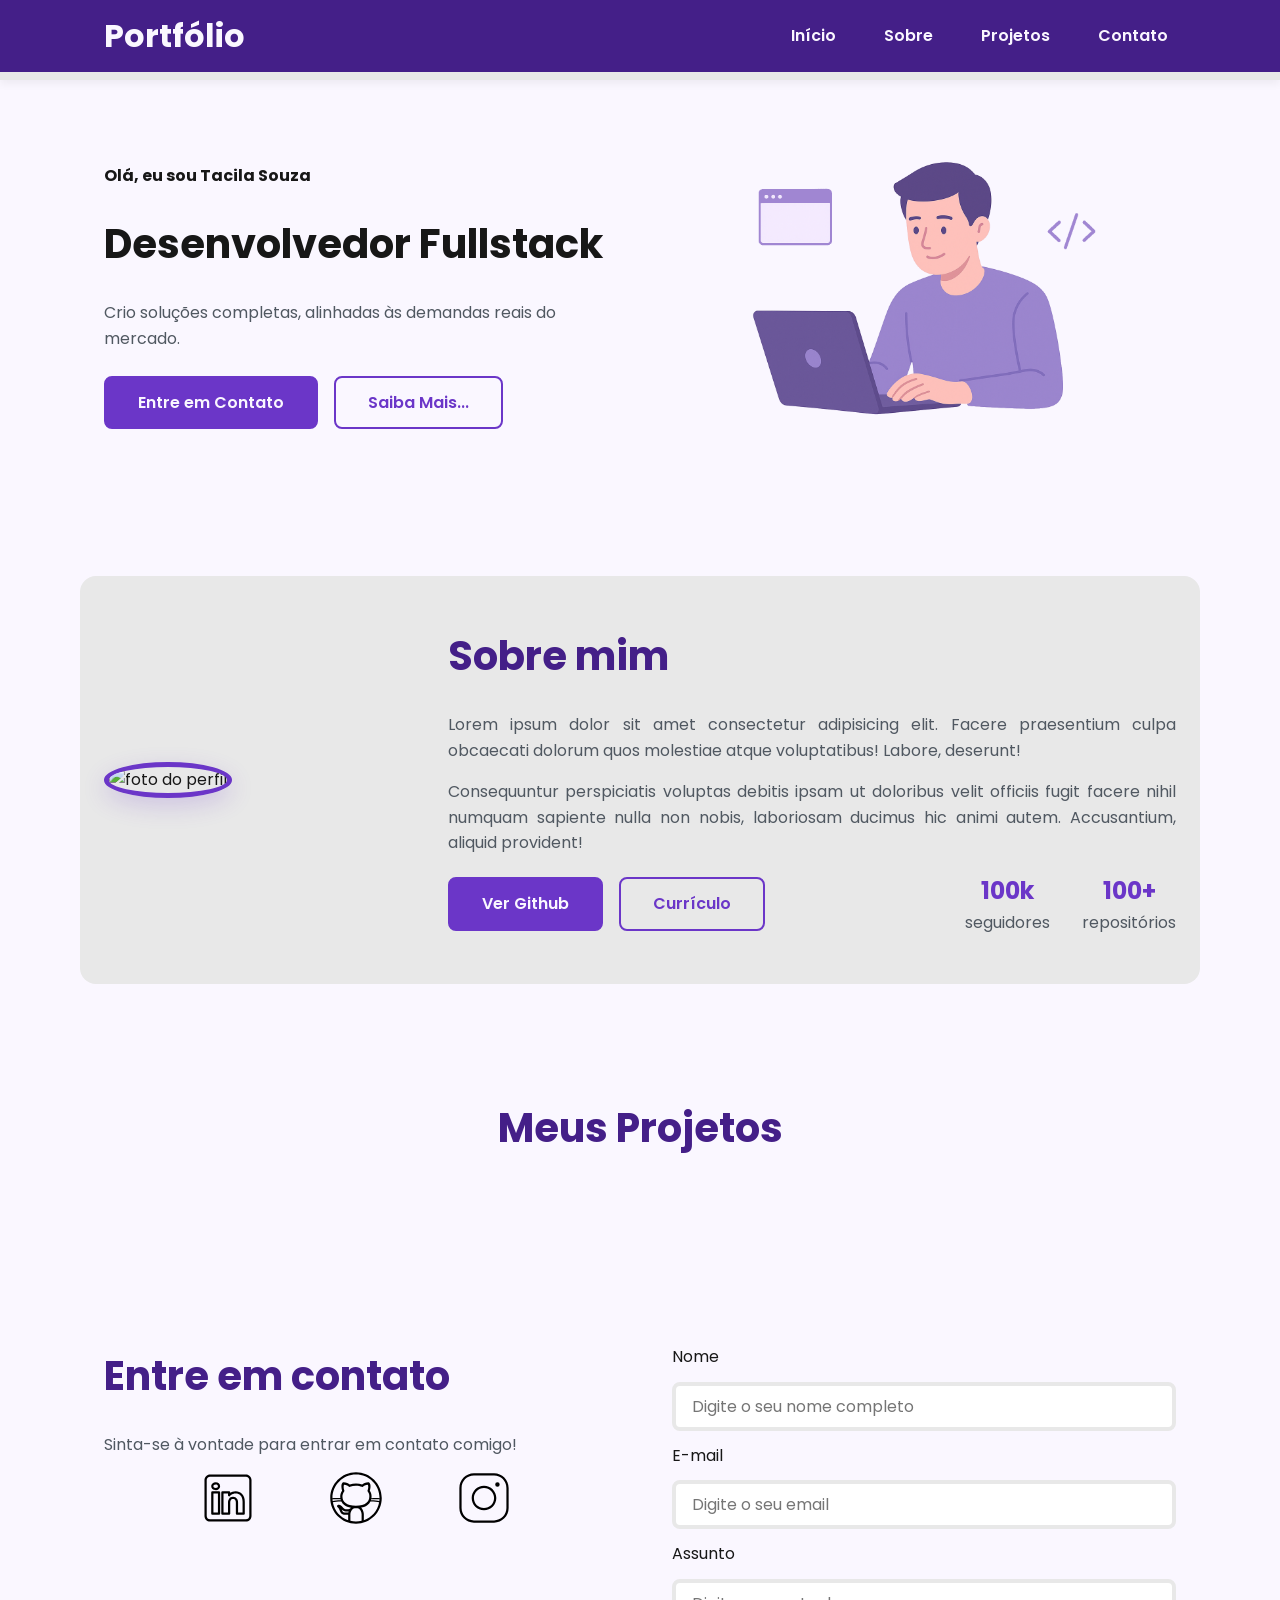
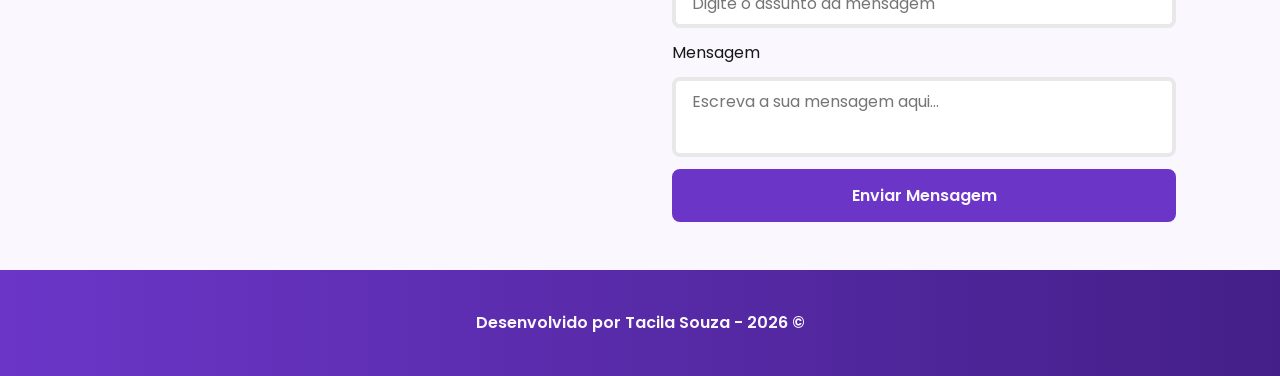
==== commit 6735f713: "implementação do js cbook 1 e 2" ====
--- a/index.html
+++ b/index.html
@@ -18,7 +18,13 @@
     <link rel="stylesheet" href="./assets/css/style.css">
 
     <!-- SWIPER CSS -->
-<link rel="stylesheet" href="https://cdn.jsdelivr.net/npm/swiper@11/swiper-bundle.min.css"> 
+  <link rel="stylesheet" href="https://cdn.jsdelivr.net/npm/swiper@11/swiper-bundle.min.css"> 
+
+  <!-- Script JavaScript-->
+  <script src="assets/js/script.js"></script>
+
+  <!-- SWIPER JS -->
+  <script src="https://cdn.jsdelivr.net/npm/swiper@11/swiper-bundle.min.js"></script>
 
     <title>Portfólio Tacila Souza</title>
 </head>
@@ -103,39 +109,18 @@
         </article>
       </section>
 
-      <section id="projects" class="section-container projects-container">
+<section id="projects" class="section-container projects-container">
         <h2>Meus Projetos</h2>
+
         <div class="swiper projects-swiper">
-          <div class="swiper-wrapper">
-            <div class="swiper-slide">
-              <article class="project-card">
-                <figure class="project-image">
-                  <img
-                    src="./assets/icons/languages/github.svg"
-                    alt="icone github"
-                  />
-                </figure>
-                <div class="project-content">
-                  <h3>Projeto Github</h3>
-                  <p>Projeto Desenvolvido no github</p>
-                  <div class="project-tags">
-                    <span class="tag">Github</span>
-                  </div>
-                  <div class="project-buttons">
-                    <a href="#" target="_blank" class="botao botao-sm"
-                      >Github</a
-                    >
-                    <a href="#" target="_blank" class="botao-outline botao-sm"
-                      >Deploy</a
-                    >
-                  </div>
-                </div>
-              </article>
+            <div class="swiper-wrapper">
+              
             </div>
-          </div>
-          <div class="swiper-button-next"></div>
-          <div class="swiper-button-prev"></div>
-          <div class="swiper-pagination"></div>
+
+            <div class="swiper-button-next"></div>
+            <div class="swiper-button-prev"></div>
+
+            <div class="swiper-pagination"></div>
         </div>
       </section>
 
--- a/assets/css/style.css
+++ b/assets/css/style.css
@@ -226,7 +226,7 @@
   align-items: center;
   gap: var( --spacing-2x1);
   margin: var( --spacing-2x1) auto;
-  margin: 0 2rem;
+
   border-radius: var( --radius-1g);
   background-color: var( --gray-200);
 }
@@ -402,7 +402,7 @@
 
 /* Containers do Swiper */
 
-.swiper-wrapper{
+.swiper-wrapper {
   align-items: stretch;
 }
 
@@ -410,38 +410,35 @@
   display: flex;
   height: auto;
 }
-
-/* Swiper Botoes */
 
 .swiper-button-next,
 .swiper-button-prev {
-   width: 3rem;
-  height: 3rem; 
+  width: 3rem;
+  height: 3rem;
 }
 
 .swiper-button-next:after,
 .swiper-button-prev:after {
-  font-size: var( --text-1g);
-  color: var( --purple-500);
-}
+  font-size: var(--text-lg);
+  color: var(--purple-500);
+}
+
 .swiper-button-next:hover:after,
 .swiper-button-prev:hover:after {
-  color: var( --purple-800);
-}
-
-
-/* Swiper paginação */
+  color: var(--purple-800);
+}
 
 .swiper-pagination-bullet {
-width: 0.75rem;
-height: 0.75rem;
-background-color: var( --gray-200);
-opacity: 1;
-}
+  width: 0.75rem;
+  height: 0.75rem;
+  background-color: var(--gray-200);
+  opacity: 1;
+}
+
 .swiper-pagination-bullet-active {
-width: var( --spacing-lg);
-border-radius: var( --radius-sm);
-background-color: var( --purple-500);
+  width: var(--spacing-lg);
+  border-radius: var(--radius-sm);
+  background-color: var(--purple-500);
 }
 
 /* Contato e redes sociais */
@@ -924,21 +921,23 @@
 }
 
 /* Projects */
-.projects-container {
+
+/* .projects-container {
 margin: var( --spacing-1g) auto 0;
-}
-
-.projects-swiper {
+} */
+
+/* .projects-swiper {
 position: relative;
 margin: 0;
 padding: var( --spacing-sm) 0 2rem 0;
-overflow: visible;
-}
-
-.project-card {
+overflow: hidden;
+} */
+
+article .project-card {
 width: 100%;
 height: 20rem;
 max-width: 20rem;
+
 }
 
 .project-image {
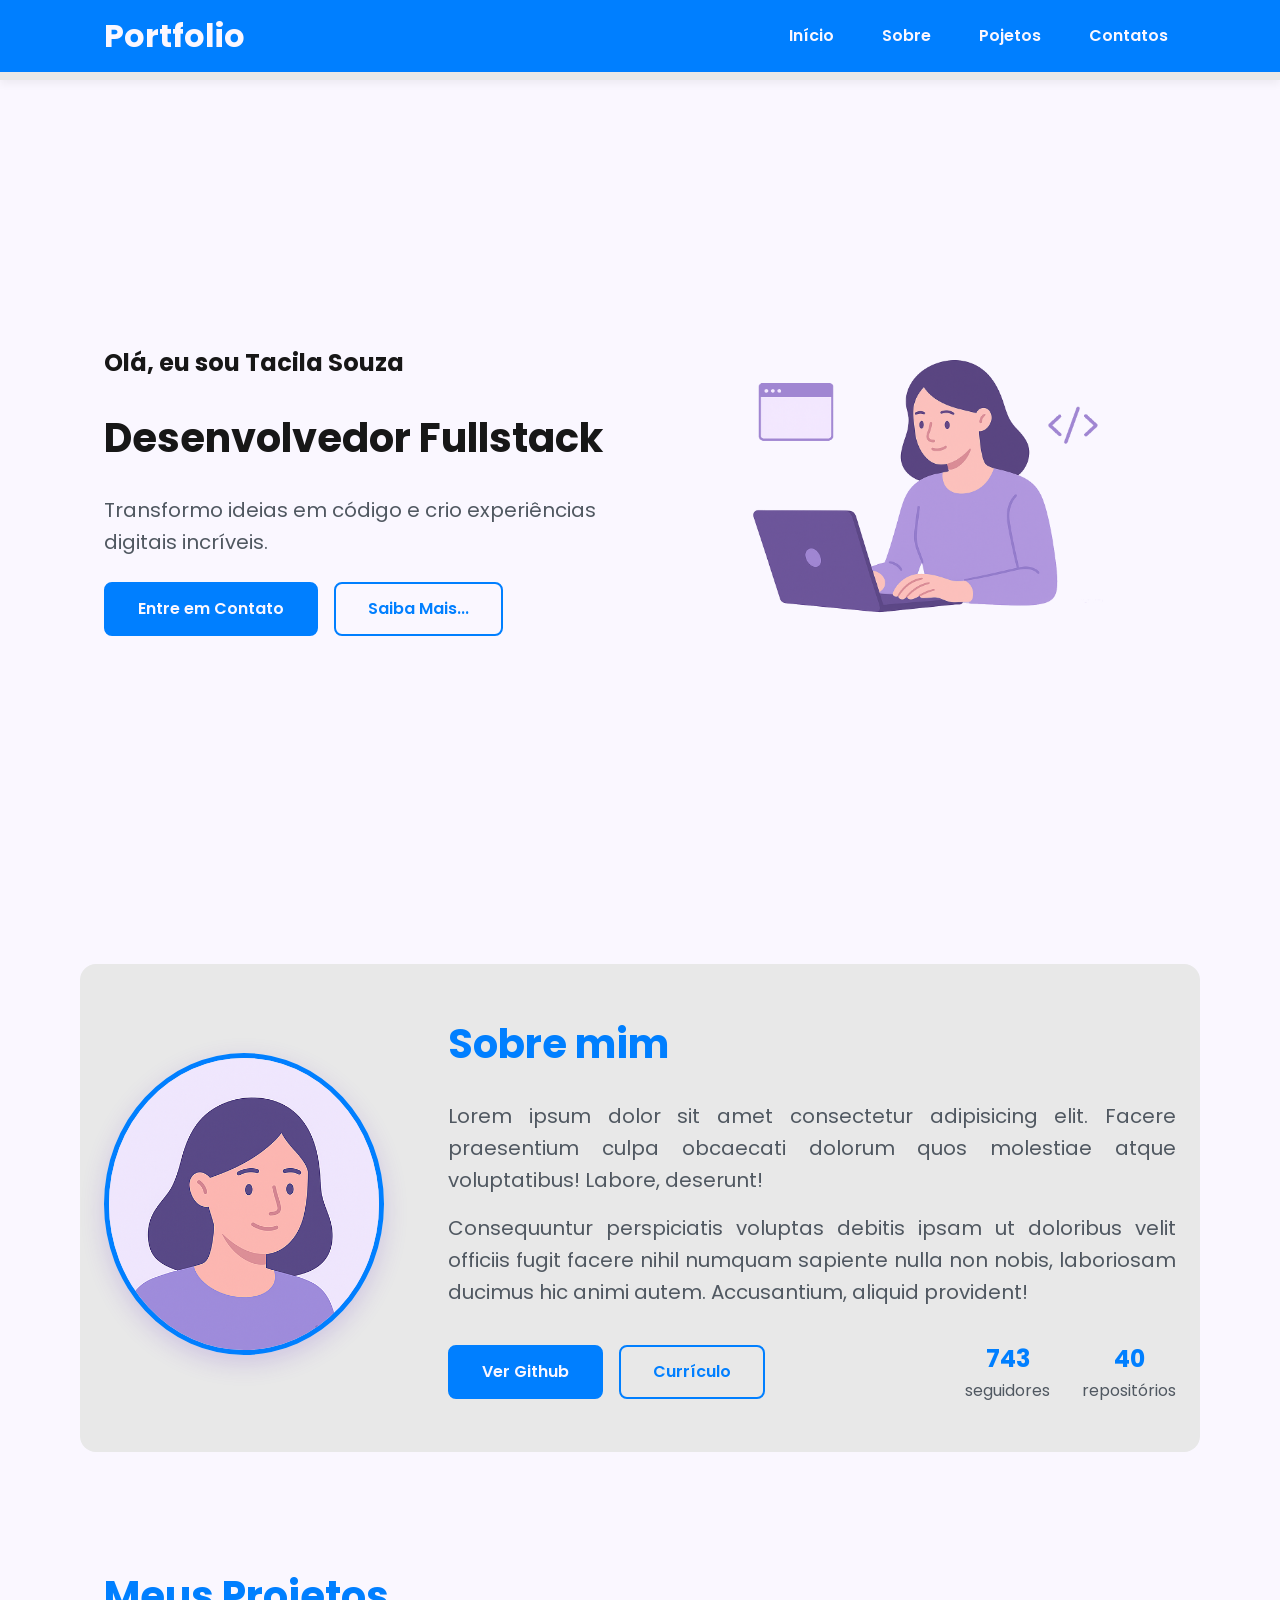
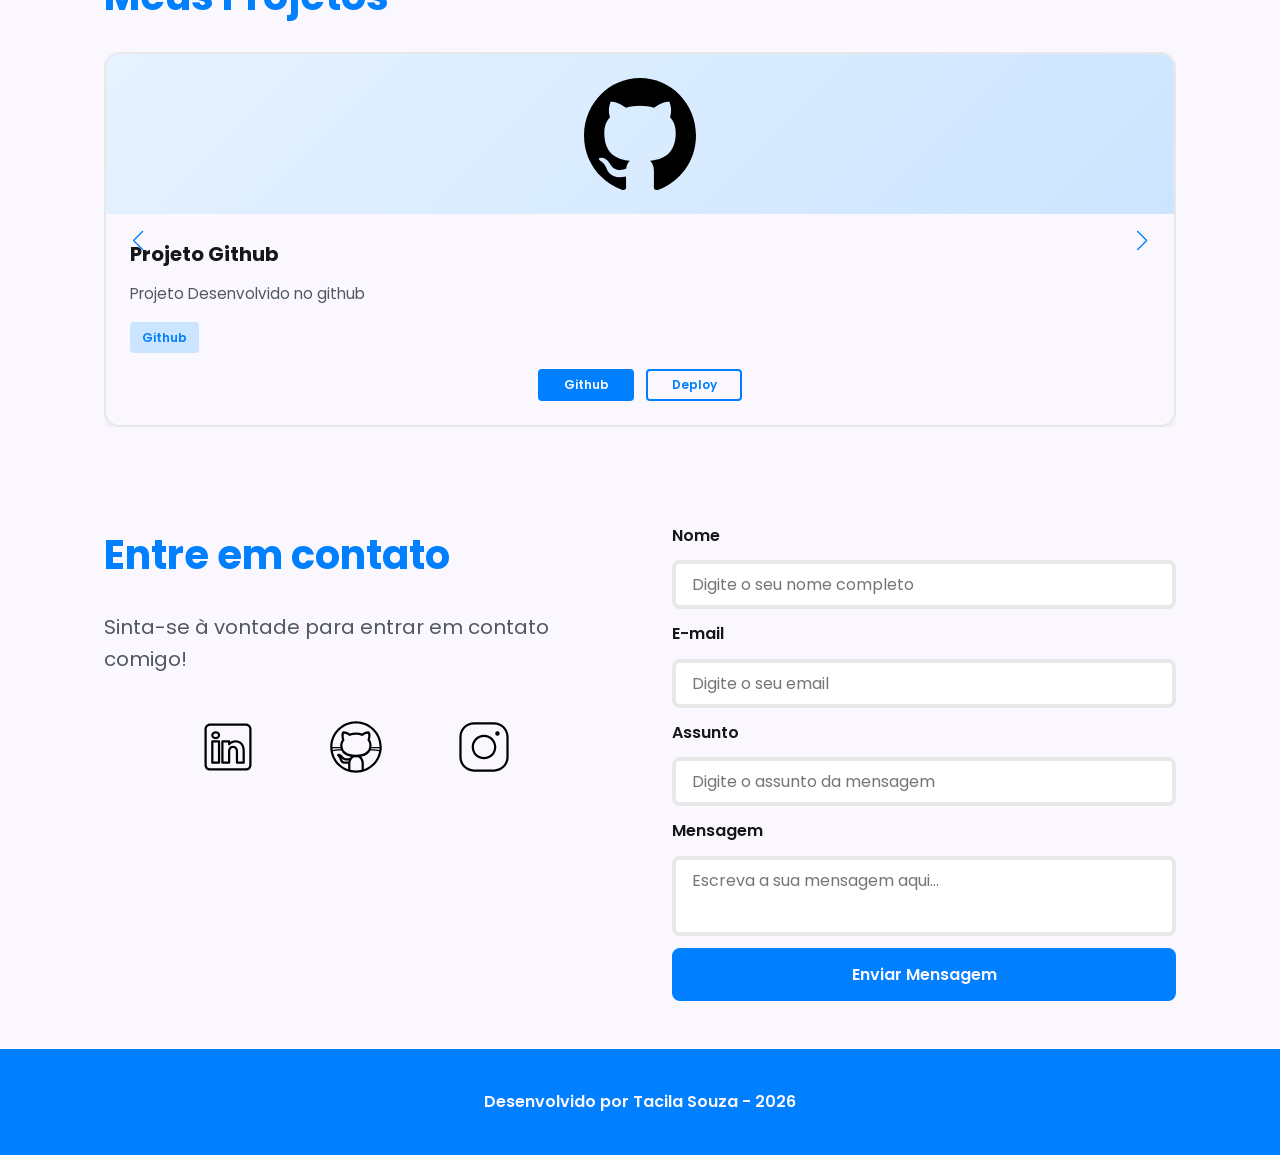
==== commit 6427ca82: "carrossel responsivo + deploy" ====
--- a/index.html
+++ b/index.html
@@ -1,57 +1,57 @@
-<!DOCTYPE html>
-<html lang="pt-br">
-<head>
-    <link rel="preconnect" href="https://fonts.googleapis.com">
-    <link rel="preconnect" href="https://fonts.gstatic.com" crossorigin>
-    <link href="https://fonts.googleapis.com/css2?family=Poppins&display=swap" rel="stylesheet">
-    <meta charset="UTF-8">
-    <meta name="viewport" content="width=device-width, initial-scale=1.0">
-    <meta name="author" content="Tacila Souza">
-    <meta 
-        name="description"
-        content="Portfólio da Generation Brasil, 
-        desenvolvedor Full Stack especializado em criar experiências 
-        digitais incríveis. Conheça meus projetos e entre em contato."
-    >
-    <meta name="robots" content="index, follow">
-    <link rel="icon" type="image/svg+xml" href="./assets/img/favicon.svg">
-    <link rel="stylesheet" href="./assets/css/style.css">
-
-    <!-- SWIPER CSS -->
-  <link rel="stylesheet" href="https://cdn.jsdelivr.net/npm/swiper@11/swiper-bundle.min.css"> 
-
-  <!-- Script JavaScript-->
-  <script src="assets/js/script.js"></script>
-
-  <!-- SWIPER JS -->
-  <script src="https://cdn.jsdelivr.net/npm/swiper@11/swiper-bundle.min.js"></script>
-
-    <title>Portfólio Tacila Souza</title>
-</head>
-<body>
-
-  <header>
-    <div class="menu-content">
-      <a href="index.html" id="titulo">Portfólio</a>
+<!doctype html>
+<html lang="pt-BR">
+  <head>
+    <link rel="preconnect" href="https://fonts.googleapis.com" />
+    <link rel="preconnect" href="https://fonts.gstatic.com" crossorigin />
+    <link
+      href="https://fonts.googleapis.com/css2?family=Poppins&display=swap"
+      rel="stylesheet"
+    />
+    <meta charset="UTF-8" />
+    <meta name="viewport" content="width=device-width, initial-scale=1.0" />
+    <meta name="author" content="Tacila Souza" />
+    <meta
+      name="description"
+      content="Portfólio de Tacila Souza, 
+              desenvolvedor Full Stack especializado em criar experiências 
+              digitais incríveis. Conheça meus projetos e entre em contato."
+    />
+    <meta name="robots" content="index, follow" />
+    <link
+      rel="shortcut icon"
+      href="./assets/img/favicon.svg"
+      type="image/svg+xml"
+    />
+    <link
+      rel="stylesheet"
+      href="https://cdn.jsdelivr.net/npm/swiper@11/swiper-bundle.min.css"
+    />
+    <link rel="stylesheet" href="./assets/css/styles.css" />
+    <title>Tacila Souza - Portfolio</title>
+  </head>
+  <body>
+    <header>
+      <div class="menu-content">
+        <a href="index.html" id="titulo">Portfolio</a>
+
         <nav>
           <ul class="menu-list">
             <li><a href="#hero">Início</a></li>
-              <li><a href="#about">Sobre</a></li>
-              <li><a href="#projects">Projetos</a></li>
-              <li><a href="#contact">Contato</a></li>
-            </ul>
-          </nav>
-    </div>
-  </header>
-
-<main>
+            <li><a href="#about">Sobre</a></li>
+            <li><a href="#projects">Pojetos</a></li>
+            <li><a href="#contact">Contatos</a></li>
+          </ul>
+        </nav>
+      </div>
+    </header>
+
+    <main>
       <section id="hero" class="section-container hero-container">
         <article class="hero-content">
           <span>Olá, eu sou Tacila Souza</span>
           <h1>Desenvolvedor Fullstack</h1>
           <p>
-            Crio soluções completas, 
-            alinhadas às demandas reais do mercado.
+            Transformo ideias em código e crio experiências digitais incríveis.
           </p>
           <div class="buttons-container">
             <a href="#contact" class="botao">Entre em Contato</a>
@@ -61,7 +61,7 @@
 
         <figure class="hero-image">
           <img
-            src="./assets/img/foto_dev_man.svg"
+            src="./assets/img/foto_dev_woman.svg"
             alt="Foto do autor"
             class="float-animation"
           />
@@ -70,7 +70,11 @@
 
       <section id="about" class="section-container about-container">
         <figure class="about-image">
-          <img src="./assets/img/avatar_dev_man.svg" alt="foto do perfil" />
+          <img
+            src="./assets/img/avatar_dev_woman.svg"
+            alt="foto do perfil"
+            id="gh-profile-image"
+          />
         </figure>
 
         <article class="about-content">
@@ -82,26 +86,32 @@
             voluptatibus! Labore, deserunt!
           </p>
           <p>
-            Consequuntur perspiciatis voluptas debitis ipsam ut
-            doloribus velit officiis fugit facere nihil numquam sapiente nulla
-            non nobis, laboriosam ducimus hic animi autem. Accusantium, aliquid
-            provident!
+            Consequuntur perspiciatis voluptas debitis ipsam ut doloribus velit
+            officiis fugit facere nihil numquam sapiente nulla non nobis,
+            laboriosam ducimus hic animi autem. Accusantium, aliquid provident!
           </p>
 
           <div class="about-buttons-data">
             <div class="buttons-container">
-              <a href="#" target="_blank" class="botao">Ver Github</a>
-              <a href="#" target="_blank" class="botao-outline">Currículo</a>
+              <a href="#" target="_blank" class="botao" id="gh-profile-url"
+                >Ver Github</a
+              >
+              <a
+                href="./assets/docs/TacilaSouza-Curriculo.pdf"
+                target="_blank"
+                class="botao-outline"
+                >Currículo</a
+              >
             </div>
 
             <div class="data-container">
               <div class="data-item">
-                <span class="data-number">100k</span>
+                <span class="data-number" id="gh-profile-followers">743</span>
                 <span class="data-label">seguidores</span>
               </div>
 
               <div class="data-item">
-                <span class="data-number">100+</span>
+                <span class="data-number" id="gh-repos-public">40</span>
                 <span class="data-label">repositórios</span>
               </div>
             </div>
@@ -109,18 +119,39 @@
         </article>
       </section>
 
-<section id="projects" class="section-container projects-container">
+      <section id="projects" class="section-container projects-container">
         <h2>Meus Projetos</h2>
-
         <div class="swiper projects-swiper">
-            <div class="swiper-wrapper">
-              
+          <div class="swiper-wrapper">
+            <div class="swiper-slide">
+              <article class="project-card">
+                <figure class="project-image">
+                  <img
+                    src="./assets/icons/languages/github.svg"
+                    alt="icone github"
+                  />
+                </figure>
+                <div class="project-content">
+                  <h3>Projeto Github</h3>
+                  <p>Projeto Desenvolvido no github</p>
+                  <div class="project-tags">
+                    <span class="tag">Github</span>
+                  </div>
+                  <div class="project-buttons">
+                    <a href="#" target="_blank" class="botao botao-sm"
+                      >Github</a
+                    >
+                    <a href="#" target="_blank" class="botao-outline botao-sm"
+                      >Deploy</a
+                    >
+                  </div>
+                </div>
+              </article>
             </div>
-
-            <div class="swiper-button-next"></div>
-            <div class="swiper-button-prev"></div>
-
-            <div class="swiper-pagination"></div>
+          </div>
+          <div class="swiper-button-next"></div>
+          <div class="swiper-button-prev"></div>
+          <div class="swiper-pagination"></div>
         </div>
       </section>
 
@@ -161,7 +192,17 @@
           </div>
         </article>
 
-        <form action="" id="formulario">
+        <form
+          id="formulario"
+          action="https://formsubmit.co/2327bd022109b54a5ef8d2bf54f32b0b"
+          method="POST"
+        >
+          <input
+            type="hidden"
+            name="_next"
+            value="http://localhost:5500/success.html"
+          />
+          <input type="hidden" name="_captcha" value="false" />
           <label for="name">Nome</label>
           <input
             type="text"
@@ -192,20 +233,15 @@
             id="message"
             placeholder="Escreva a sua mensagem aqui..."
           ></textarea>
-          <!-- <button class="botao" type="submit">Enviar Mensagem</button> -->
-
-          <button class="botao" type="button" onclick="window.location.href='success.html'">
-            Enviar Mensagem
-          </button>
-
+          <span id="erro-message"></span>
+          <button class="botao" type="submit">Enviar Mensagem</button>
         </form>
       </section>
     </main>
 
-    <footer>
-    Desenvolvido por Tacila Souza - 2026 ©
-    </footer>
-
-</body>
-
-</html>+    <footer>Desenvolvido por Tacila Souza - 2026</footer>
+
+    <script src="https://cdn.jsdelivr.net/npm/swiper@11/swiper-bundle.min.js"></script>
+    <script src="./assets/js/scripts.js"></script>
+  </body>
+</html>
--- a/assets/css/styles.css
+++ b/assets/css/styles.css
@@ -0,0 +1,748 @@
+* {
+  margin: 0;
+  padding: 0;
+  box-sizing: border-box;
+  font-family: "Poppins", sans-serif;
+  font-weight: 400;
+  text-decoration: none;
+  outline: none;
+}
+
+:root {
+  --purple-50:  #e6f2ff;
+  --purple-100: #cce5ff;
+  --purple-200: #99ccff;
+  --purple-300: #66b2ff;
+  --purple-400: #3399ff;
+  --purple-500: #007fff;
+  --purple-600: #0066cc;
+  --purple-700: #004c99;
+  --purple-800: #007fff;
+  --purple-900: #001a33;
+
+
+  --gray-200: #e8e8e8;
+  --gray-400: #505861;
+  --black: #171717;
+  --white: #faf7ff;
+
+  --error: #e63946;
+
+  --shadow-sm: 0 0.25rem 0.5rem rgba(0, 0, 0, 0.05);
+  --shadow-md: 0 0.25rem 0.75rem rgba(107, 54, 200, 0.3);
+  --shadow-lg: 0 0.5rem 1.5rem rgba(107, 54, 200, 0.2);
+
+  --spacing-xs: 0.5rem;
+  --spacing-sm: 1rem;
+  --spacing-md: 1.5rem;
+  --spacing-lg: 2rem;
+  --spacing-xl: 3rem;
+  --spacing-2xl: 4rem;
+
+  --text-sm: 0.75rem;
+  --text-base: 1rem;
+  --text-lg: 1.25rem;
+  --text-xl: 1.5rem;
+  --text-2xl: 2rem;
+  --text-3xl: 2.5rem;
+
+  --radius-sm: 0.25rem;
+  --radius-md: 0.5rem;
+  --radius-lg: 1rem;
+  --radius-xl: 2rem;
+  --radius-full: 50%;
+
+  --transition-default: all 0.3s ease;
+}
+
+html {
+  scroll-behavior: smooth;
+}
+
+body {
+  display: flex;
+  flex-direction: column;
+  min-height: 100vh;
+  background-color: var(--white);
+  line-height: 1.6;
+  color: var(--black);
+}
+
+main {
+  flex: 1;
+}
+
+.section-container {
+  max-width: 70rem;
+  margin: 0 auto;
+  padding: var(--spacing-xl) var(--spacing-md);
+  scroll-margin-top: 6rem;
+}
+
+.buttons-container {
+  display: flex;
+  gap: var(--spacing-sm);
+}
+
+.botao,
+.botao-outline {
+  display: inline-block;
+  padding: 0.75rem 2rem;
+  border: 0.15rem solid transparent;
+  border-radius: var(--radius-md);
+  font-size: var(--text-base);
+  font-weight: 600;
+  text-align: center;
+  cursor: pointer;
+  transition: var(--transition-default);
+}
+
+.botao {
+  border-color: var(--purple-500);
+  background-color: var(--purple-500);
+  color: var(--white);
+}
+
+.botao:hover {
+  border-color: var(--purple-800);
+  background-color: var(--purple-800);
+  box-shadow: var(--shadow-md);
+  transform: translateY(-0.25rem);
+}
+
+.botao-outline {
+  border-color: var(--purple-500);
+  background-color: transparent;
+  color: var(--purple-500);
+}
+
+.botao-outline:hover {
+  border-color: var(--purple-500);
+  background-color: var(--purple-500);
+  color: var(--white);
+  transform: translateY(-0.25rem);
+}
+
+.botao.botao-sm,
+.botao-outline.botao-sm {
+  min-width: 6rem;
+  padding: 0.25rem var(--spacing-sm);
+  border-width: 0.125rem;
+  border-radius: 0.25rem;
+  font-size: var(--text-sm);
+}
+
+header {
+  position: sticky;
+  top: 0;
+  z-index: 1000;
+  width: 100%;
+  height: 5rem;
+  border-bottom: var(--spacing-xs) solid var(--gray-200);
+  background-color: var(--purple-800);
+  box-shadow: var(--shadow-sm);
+}
+
+header a {
+  font-weight: 600;
+  color: var(--white);
+  transition: color 0.3s ease;
+}
+
+header a:hover {
+  color: var(--purple-100);
+}
+
+#titulo {
+  font-size: var(--text-2xl);
+  font-weight: 700;
+}
+
+.menu-content {
+  display: flex;
+  justify-content: space-between;
+  align-items: center;
+  max-width: 70rem;
+  height: 100%;
+  margin: 0 auto;
+  padding: 0 var(--spacing-md);
+}
+
+.menu-list {
+  display: flex;
+  gap: var(--spacing-lg);
+  list-style: none;
+}
+
+.menu-list a {
+  padding: var(--spacing-xs);
+}
+
+.hero-container {
+  display: flex;
+  align-items: center;
+  gap: var(--spacing-2xl);
+  min-height: calc(100vh - 5rem);
+}
+
+.hero-content {
+  display: flex;
+  flex: 1;
+  flex-direction: column;
+  gap: var(--spacing-md);
+}
+
+.hero-content span {
+  font-size: var(--text-xl);
+  font-weight: 700;
+}
+
+.hero-content h1 {
+  font-size: var(--text-3xl);
+  font-weight: 700;
+}
+
+.hero-content p,
+.about-content p,
+.contact-info p {
+  font-size: var(--text-lg);
+  color: var(--gray-400);
+}
+
+.hero-image {
+  display: flex;
+  flex: 1;
+  justify-content: center;
+}
+
+.hero-image img {
+  width: 100%;
+  max-width: 100%;
+  border-radius: var(--radius-xl);
+}
+
+@keyframes float {
+  0%,
+  100% {
+    transform: translateY(0);
+  }
+  50% {
+    transform: translateY(-1.25rem);
+  }
+}
+
+.float-animation {
+  animation: float 3s ease-in-out infinite;
+}
+
+.about-container {
+  display: flex;
+  align-items: center;
+  gap: var(--spacing-2xl);
+  margin: var(--spacing-2xl) auto;
+  border-radius: var(--radius-lg);
+  background-color: var(--gray-200);
+}
+
+.about-image {
+  flex: 0 0 17.5rem;
+}
+
+.about-image img {
+  width: 100%;
+  border: 0.35rem solid var(--purple-500);
+  border-radius: var(--radius-full);
+  box-shadow: var(--shadow-lg);
+}
+
+.about-content h2,
+.projects-container h2,
+.contact-info h2 {
+  margin-bottom: var(--spacing-md);
+  font-size: var(--text-3xl);
+  font-weight: 700;
+  color: var(--purple-800);
+}
+
+.about-content p {
+  margin-bottom: var(--spacing-sm);
+  text-align: justify;
+}
+
+.about-buttons-data {
+  display: flex;
+  justify-content: space-between;
+  align-items: center;
+  gap: var(--spacing-lg);
+  margin-top: var(--spacing-lg);
+}
+
+.about-buttons-data .botao {
+  margin-right: auto;
+}
+
+.data-container {
+  display: flex;
+  gap: var(--spacing-lg);
+  margin-top: 0;
+}
+
+.data-item {
+  display: flex;
+  flex-direction: column;
+  align-items: center;
+}
+
+.data-number {
+  font-size: var(--text-xl);
+  font-weight: 700;
+  text-align: center;
+  color: var(--purple-500);
+}
+
+.data-label {
+  font-size: var(--text-base);
+  text-align: center;
+  color: var(--gray-400);
+}
+
+.projects-swipper {
+  position: relative;
+  width: 100%;
+  padding: var(--spacing-sm) var(--spacing-xl) var(--spacing-xl);
+  overflow: hidden;
+}
+
+.project-card {
+  display: flex;
+  flex-direction: column;
+  width: 100%;
+  height: 100%;
+  border: 0.15rem solid var(--gray-200);
+  border-radius: var(--radius-lg);
+  background-color: var(--white);
+  box-shadow: var(--shadow-sm);
+  overflow: hidden;
+  transition: var(--transition-default);
+}
+
+.project-card:hover {
+  box-shadow: var(--shadow-lg);
+}
+
+.project-image {
+  display: flex;
+  align-items: center;
+  justify-content: center;
+  width: 100%;
+  height: 10rem;
+  background: linear-gradient(
+    135deg,
+    var(--purple-50) 0%,
+    var(--purple-100) 100%
+  );
+}
+
+.project-image img {
+  width: 75%;
+  height: 75%;
+  max-width: 7rem;
+  max-height: 7rem;
+  object-fit: contain;
+  transition: transform 0.3s ease;
+}
+
+.project-content {
+  display: flex;
+  flex: 1;
+  flex-direction: column;
+  padding: var(--spacing-md);
+  text-align: left;
+}
+
+.project-content h3 {
+  margin-bottom: 0.75rem;
+  font-size: var(--text-lg);
+  font-weight: 700;
+}
+
+.project-content p {
+  flex: 1;
+  margin-bottom: var(--spacing-sm);
+  font-size: 0.95rem;
+  color: var(--gray-400);
+}
+
+.project-tags {
+  display: flex;
+  flex-wrap: wrap;
+  gap: var();
+}
+
+.tag {
+  padding: 0.375rem 0.75rem;
+  border-radius: var(--radius-sm);
+  background-color: var(--purple-100);
+  font-size: var(--text-sm);
+  font-weight: 600;
+  color: var(--purple-800);
+}
+
+.project-buttons {
+  display: flex;
+  justify-content: center;
+  align-items: center;
+  gap: 0.75rem;
+  margin-top: var(--spacing-sm);
+}
+
+.swiper-wrapper {
+  align-items: stretch;
+}
+
+.swiper-slide {
+  display: flex;
+  height: auto;
+}
+
+.swiper-button-next,
+.swiper-button-prev {
+  width: 3rem;
+  height: 3rem;
+}
+
+.swiper-button-next:after,
+.swiper-button-prev:after {
+  font-size: var(--text-lg);
+  color: var(--purple-500);
+}
+
+.swiper-button-next:hover:after,
+.swiper-button-prev:hover:after {
+  color: var(--purple-800);
+}
+
+.swiper-pagination-bullet {
+  width: 0.75rem;
+  height: 0.75rem;
+  background-color: var(--gray-200);
+  opacity: 1;
+}
+
+.swiper-pagination-bullet-active {
+  width: var(--spacing-lg);
+  border-radius: var(--radius-sm);
+  background-color: var(--purple-500);
+}
+
+.contact-container {
+  display: grid;
+  grid-template-columns: 1fr 1fr;
+  gap: var(--spacing-2xl);
+}
+
+.contact-info h2 {
+  margin-bottom: var(--spacing-md);
+}
+
+.contact-info p {
+  margin-bottom: var(--spacing-lg);
+}
+
+.social-container {
+  display: flex;
+  justify-content: center;
+  gap: var(--spacing-xl);
+}
+
+.social-icon {
+  width: 5rem;
+  height: 5rem;
+  padding: 0.75rem;
+  border-radius: var(--radius-md);
+  transition: var(--transition-default);
+}
+
+.social-icon img {
+  width: 100%;
+  filter: brightness() saturate(100%);
+  transition: filter 0.3s ease;
+}
+
+.social-icon:hover img {
+  filter: brightness(0) saturate(100%) invert(42%) sepia(93%) saturate(1352%)
+    hue-rotate(243deg) brightness(79%) contrast(91%);
+}
+
+form {
+  display: flex;
+  flex-direction: column;
+  gap: 0.75rem;
+}
+
+form label {
+  font-size: var(--text-base);
+  font-weight: 600;
+}
+
+form input,
+form textarea {
+  width: 100%;
+  padding: 0.5rem var(--spacing-sm);
+  border: 0.25rem solid var(--gray-200);
+  border-radius: var(--radius-md);
+  font-family: inherit;
+  font-size: var(--text-base);
+  transition: border-color 0.3s ease;
+}
+
+form input:focus,
+form textarea:focus {
+  border-color: var(--purple-500);
+  outline: none;
+}
+
+form textarea {
+  min-height: 5rem;
+  resize: none;
+}
+
+form span {
+  margin-top: -0.75rem;
+  font-size: var(--text-sm);
+  color: var(--error);
+}
+
+footer {
+  padding: 2.5rem;
+  background: linear-gradient(to right, var(--purple-500), var(--purple-800));
+  font-weight: 600;
+  text-align: center;
+  color: var(--white);
+}
+
+.success-container {
+  display: flex;
+  flex-direction: column;
+  justify-content: center;
+  align-items: center;
+  width: 100%;
+  min-height: calc(100vh - 12.5rem);
+  padding: var(--spacing-xl) var(--spacing-md);
+}
+
+.success-content {
+  display: flex;
+  flex-direction: column;
+  align-items: center;
+  gap: var(--spacing-md);
+  max-width: 37.5rem;
+  text-align: center;
+}
+
+.success-content h1 {
+  font-size: var(--text-3xl);
+  font-weight: 700;
+  color: var(--purple-800);
+}
+
+.success-content h2 {
+  font-size: var(--text-lg);
+  color: var(--gray-400);
+}
+
+.success-icon {
+  display: flex;
+  align-items: center;
+  justify-content: center;
+  width: 7.5rem;
+  height: 7.5rem;
+  border-radius: var(--radius-full);
+  background-color: var(--purple-100);
+}
+
+.success-icon img {
+  width: 6rem;
+  height: 6rem;
+  filter: brightness(0) saturate(100%) invert(11%) sepia(69%) saturate(3759%)
+    hue-rotate(256deg) brightness(101%) contrast(96%);
+}
+
+@media screen and (max-width: 1024px) {
+  .section-container {
+    padding: var(--spacing-lg) var(--spacing-md);
+  }
+
+  .section-container h1 {
+    font-size: var(--text-3xl);
+  }
+
+  .section-container h2 {
+    font-size: var(--text-2xl);
+  }
+
+  .section-container p {
+    font-size: var(--text-base);
+  }
+
+  .section-container span {
+    font-size: var(--text-lg);
+  }
+
+  .success-content h1 {
+    font-size: var(--text-3xl);
+  }
+
+  .success-content h2 {
+    font-size: var(--text-xl);
+  }
+
+  @media (max-width: 768px) {
+    .menu-list {
+      display: none;
+    }
+  }
+
+  .hero-container {
+    flex-direction: column-reverse;
+    gap: var(--spacing-lg);
+    min-height: 60vh;
+    text-align: center;
+  }
+
+  .hero-content,
+  .hero-image {
+    width: 90%;
+  }
+
+  .hero-image img {
+    object-fit: cover;
+  }
+
+  .buttons-container {
+    justify-content: center;
+    width: 100%;
+  }
+
+  .hero-container .botao,
+  .hero-container .botao-outline {
+    padding: 0.75rem 1.5rem;
+    font-size: 0.95rem;
+    white-space: nowrap;
+  }
+
+  .about-container {
+    flex-direction: column;
+    gap: var(--spacing-md);
+    margin: var(--spacing-lg);
+    padding: var(--spacing-lg);
+  }
+
+  .about-image {
+    flex: 0 0 auto;
+    width: 100%;
+    display: flex;
+    justify-content: center;
+  }
+
+  .about-image img {
+    max-width: 16rem;
+    width: 100%;
+  }
+
+  .about-content {
+    width: 100%;
+  }
+
+  .about-buttons-data {
+    flex-direction: column;
+    gap: var(--spacing-md);
+    align-items: stretch;
+  }
+
+  .about-buttons-data .botao {
+    margin-right: 0;
+  }
+
+  .data-container {
+    justify-content: center;
+    width: 100%;
+  }
+
+  .projects-container {
+    margin: var(--spacing-lg) auto 0;
+  }
+
+  .projects-swipper {
+    margin: 0;
+    padding: var(--spacing-sm) var(--spacing-lg) 2.5rem;
+  }
+
+  .project-card {
+    width: 100%;
+    height: 30rem;
+    min-height: 30rem;
+    max-height: 30rem;
+    max-width: 100%;
+  }
+
+  .project-content {
+    display: flex;
+    flex-direction: column;
+    justify-content: space-between;
+    height: 100%;
+  }
+
+  .project-content p {
+    flex: 1;
+    overflow: hidden;
+  }
+
+  .project-tags {
+    min-height: 2.5rem;
+    align-items: flex-start;
+  }
+
+  .swiper-wrapper {
+    align-items: stretch;
+  }
+
+  .swiper-slide {
+    display: flex;
+    justify-content: center;
+    align-items: stretch;
+    height: auto;
+  }
+
+  .swiper-button-next,
+  .swiper-button-prev {
+    display: none;
+  }
+
+  .contact-container {
+    grid-template-columns: 1fr;
+    gap: var(--spacing-lg);
+    width: 90%;
+    margin: 0 auto;
+  }
+
+  .success-container {
+    padding: var(--spacing-xl) var(--spacing-md);
+    min-height: calc(100vh - 10rem);
+  }
+
+  .success-content {
+    gap: var(--spacing-lg);
+    max-width: 35rem;
+  }
+
+  .success-icon {
+    width: 6rem;
+    height: 6rem;
+  }
+
+  .success-icon img {
+    width: 5rem;
+    height: 5rem;
+  }
+}
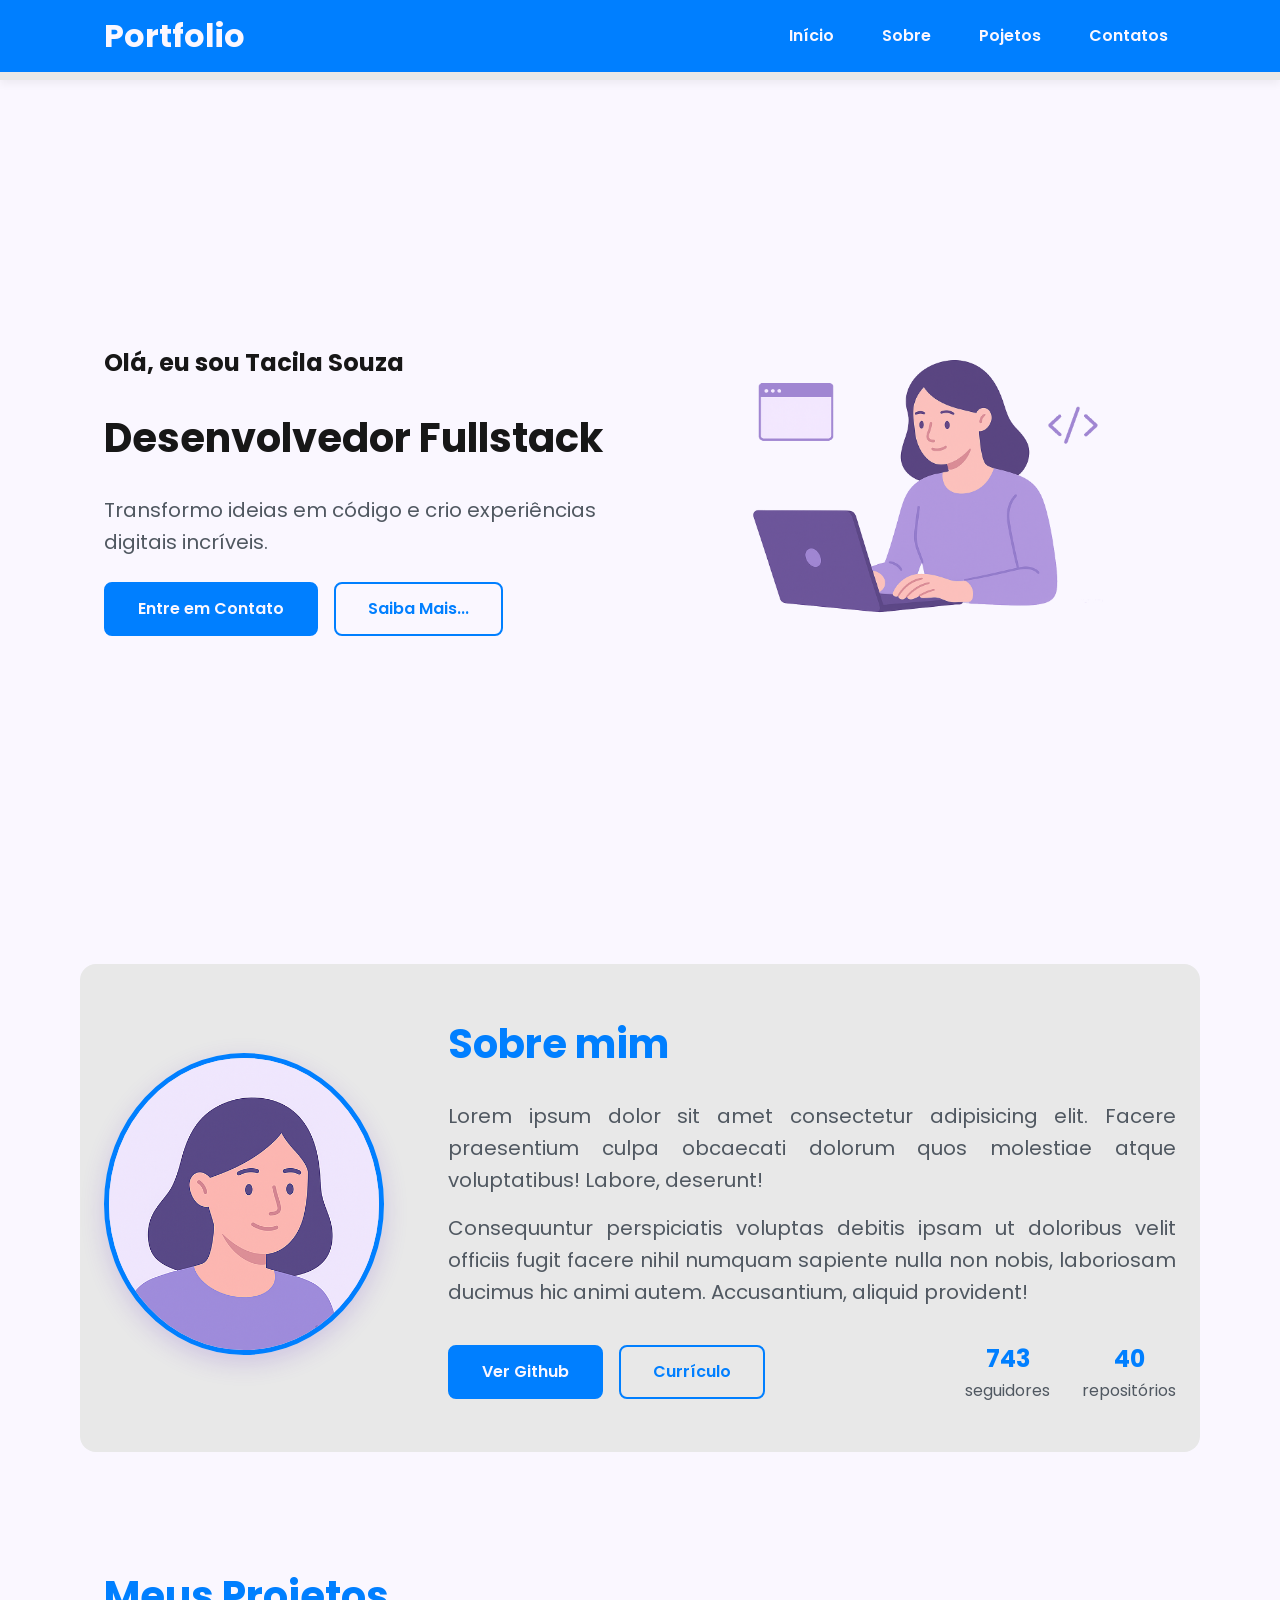
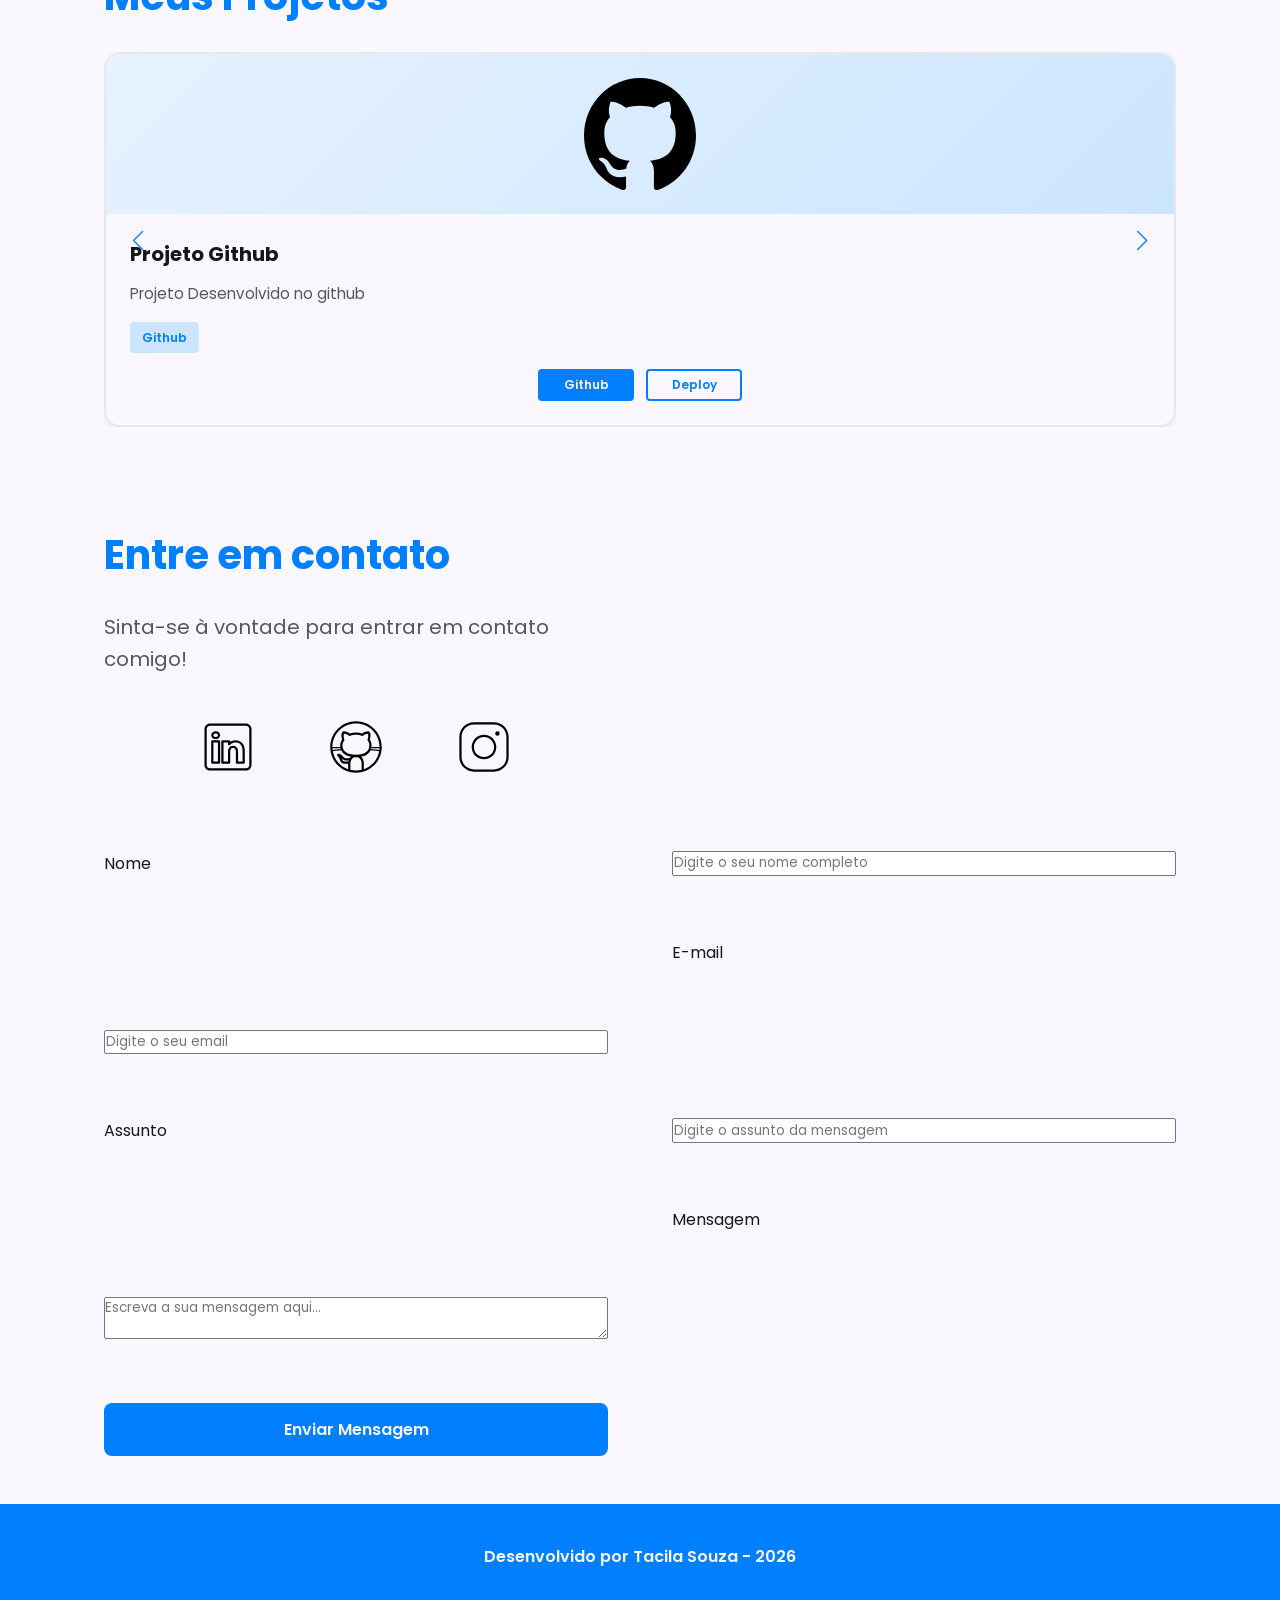
==== commit 6a02b9ee: "config do form submit" ====
--- a/index.html
+++ b/index.html
@@ -162,20 +162,20 @@
 
           <div class="social-container">
             <a
-              href="#"
+              href="https://www.linkedin.com/in/tacila-souza"
               target="_blank"
               class="social-icon"
               aria-label="Linkedin"
             >
               <img
                 src="./assets/icons/social/linkedin.svg"
-                alt="link para linkedin"
+                alt=""
               />
             </a>
-            <a href="#" target="_blank" class="social-icon" aria-label="Github">
+            <a href="https://github.com/Tacila-Souza" target="_blank" class="social-icon" aria-label="Github">
               <img
                 src="./assets/icons/social/github.svg"
-                alt="link para github"
+                alt=""
               />
             </a>
             <a
@@ -192,17 +192,13 @@
           </div>
         </article>
 
-        <form
-          id="formulario"
-          action="https://formsubmit.co/2327bd022109b54a5ef8d2bf54f32b0b"
-          method="POST"
-        >
-          <input
-            type="hidden"
-            name="_next"
-            value="http://localhost:5500/success.html"
-          />
+        <form id="formulario" action="https://formsubmit.co/tacilasouza.contato@email.com" method="POST">
+
+        </form>
+
+          <input type="hidden" name="_next" value="http://localhost:5500/success.html"/>
           <input type="hidden" name="_captcha" value="false" />
+
           <label for="name">Nome</label>
           <input
             type="text"
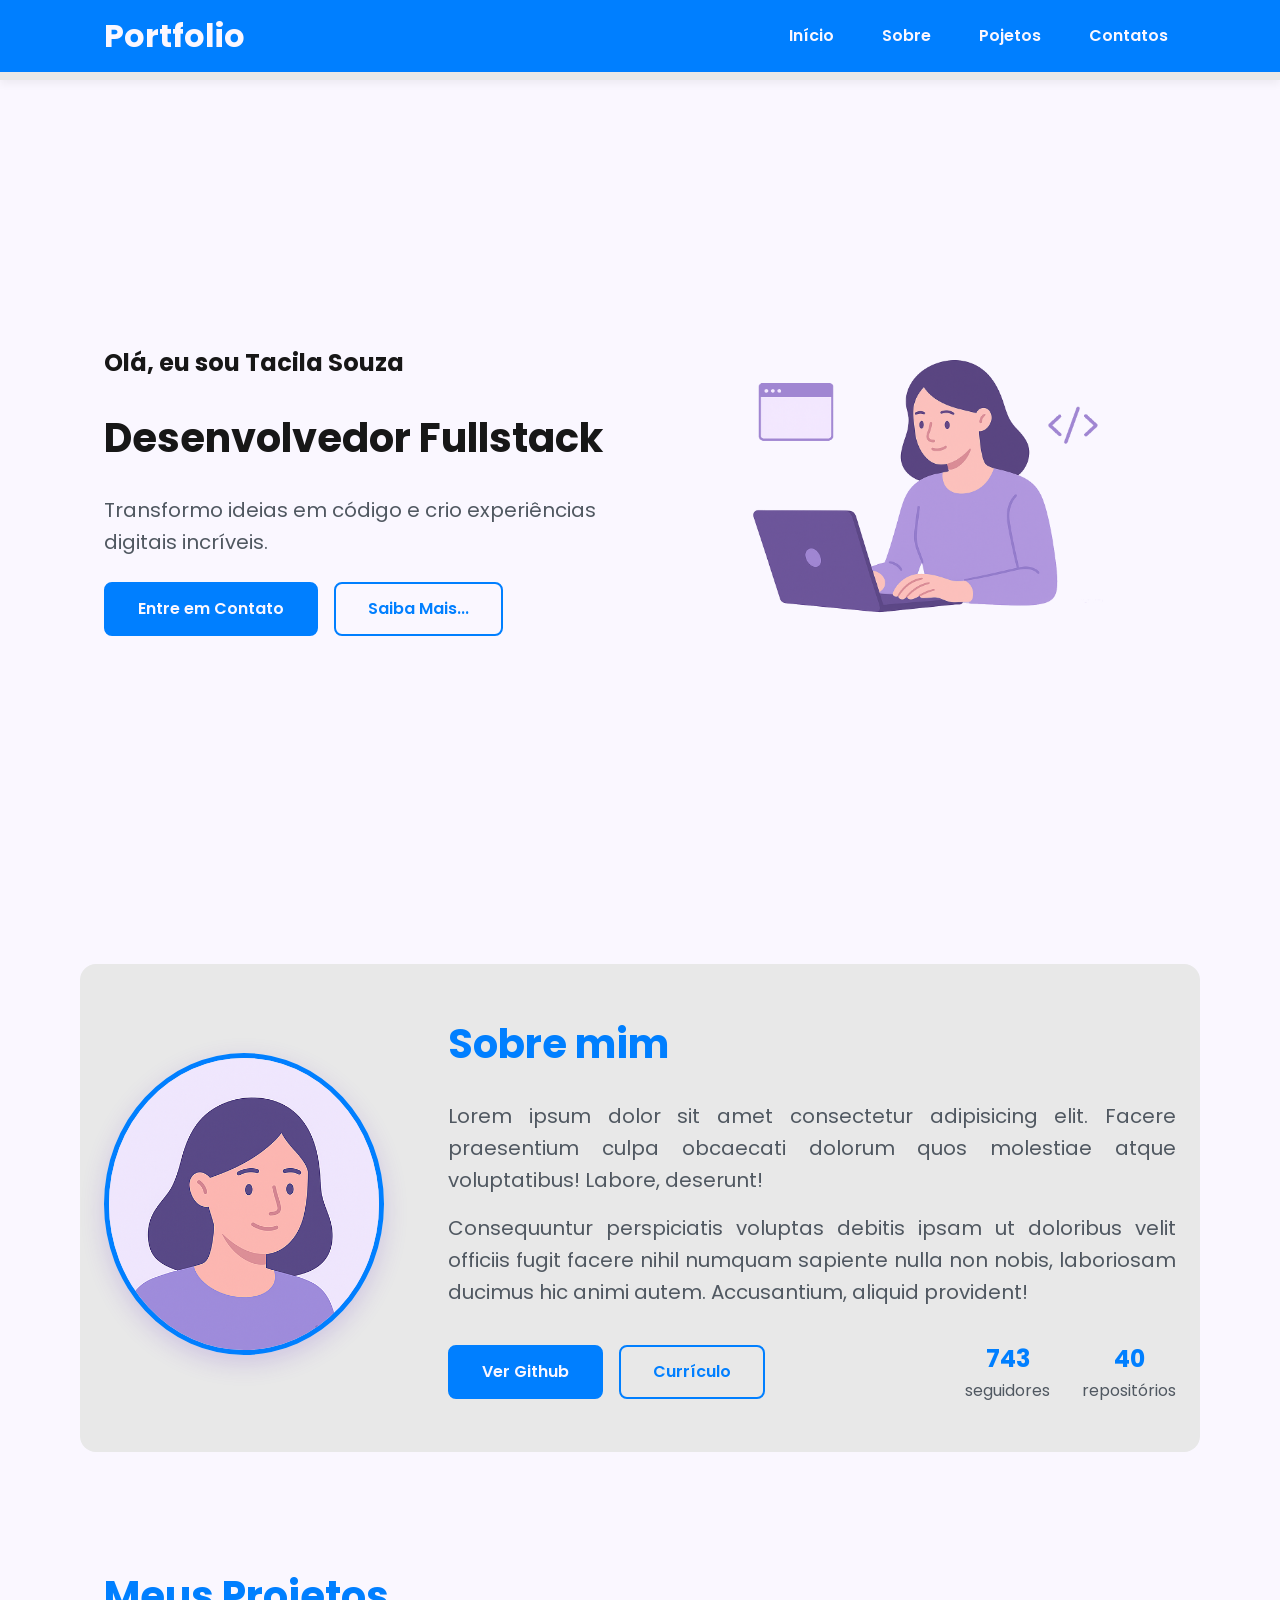
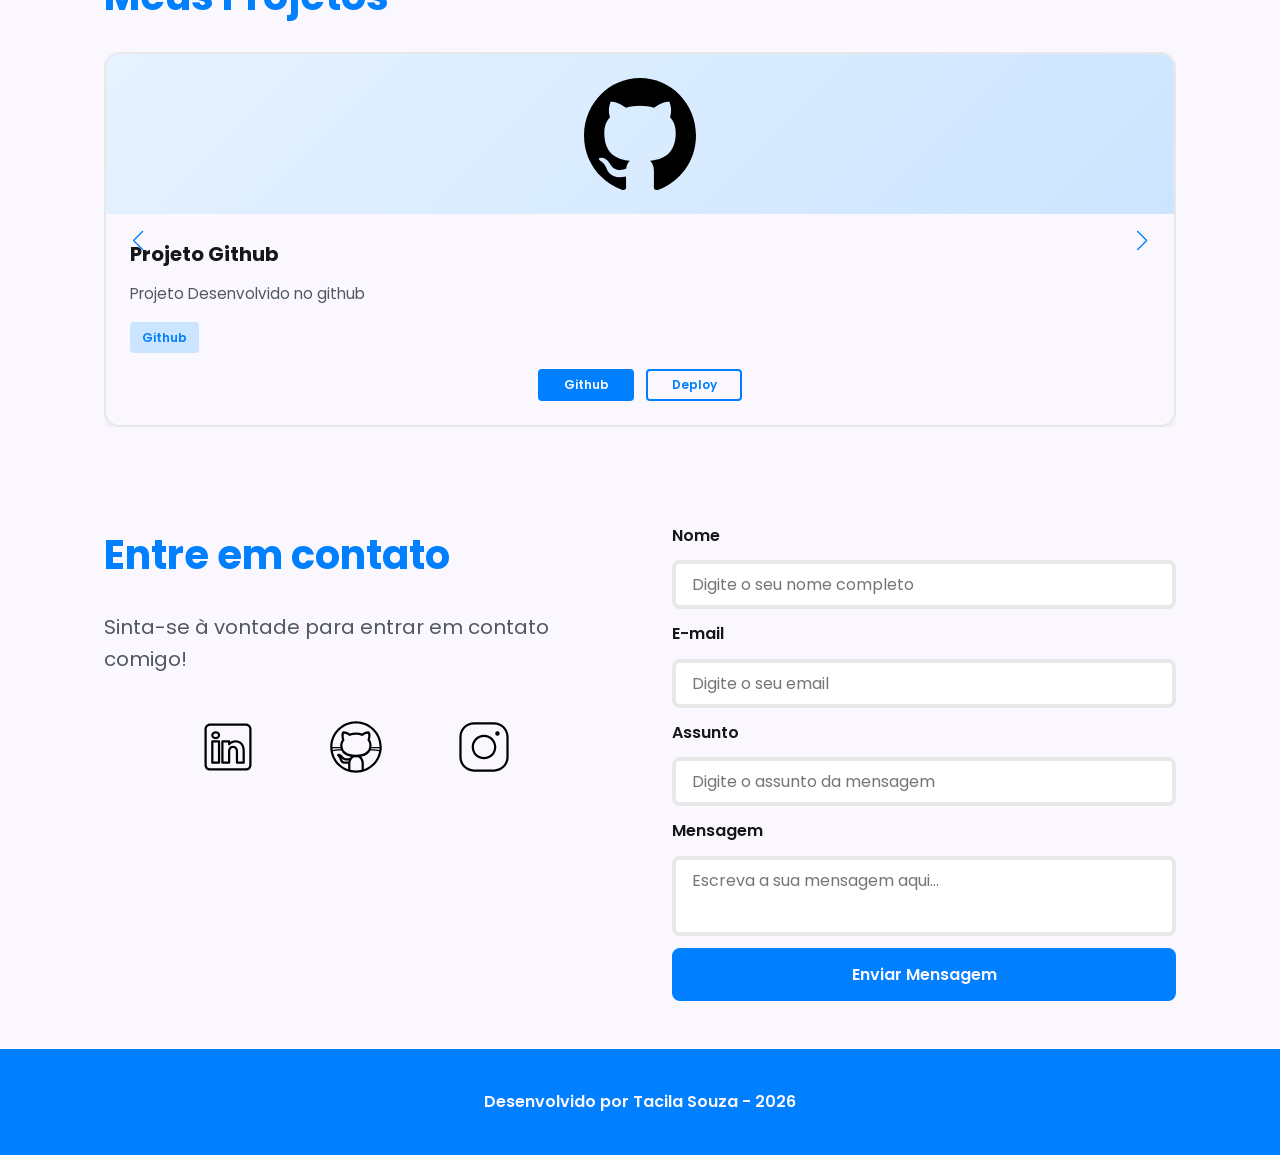
==== commit 6ae3f42c: "att do formulario" ====
--- a/index.html
+++ b/index.html
@@ -155,27 +155,27 @@
         </div>
       </section>
 
-      <section id="contact" class="section-container contact-container">
+        <section id="contact" class="section-container contact-container">
         <article class="contact-info">
           <h2>Entre em contato</h2>
           <p>Sinta-se à vontade para entrar em contato comigo!</p>
 
           <div class="social-container">
             <a
-              href="https://www.linkedin.com/in/tacila-souza"
+              href="#"
               target="_blank"
               class="social-icon"
               aria-label="Linkedin"
             >
               <img
                 src="./assets/icons/social/linkedin.svg"
-                alt=""
+                alt="link para linkedin"
               />
             </a>
-            <a href="https://github.com/Tacila-Souza" target="_blank" class="social-icon" aria-label="Github">
+            <a href="#" target="_blank" class="social-icon" aria-label="Github">
               <img
                 src="./assets/icons/social/github.svg"
-                alt=""
+                alt="link para github"
               />
             </a>
             <a
@@ -192,13 +192,19 @@
           </div>
         </article>
 
-        <form id="formulario" action="https://formsubmit.co/tacilasouza.contato@email.com" method="POST">
-
-        </form>
-
-          <input type="hidden" name="_next" value="http://localhost:5500/success.html"/>
+        <form
+          id="formulario"
+          action="https://formsubmit.co/76ccc460bad44d412786a9507ed5c2b8"
+          method="POST"
+        >
+        
+          <input
+            type="hidden"
+            name="_next"
+            value="http://localhost:5501/success.html"
+          />
+
           <input type="hidden" name="_captcha" value="false" />
-
           <label for="name">Nome</label>
           <input
             type="text"
